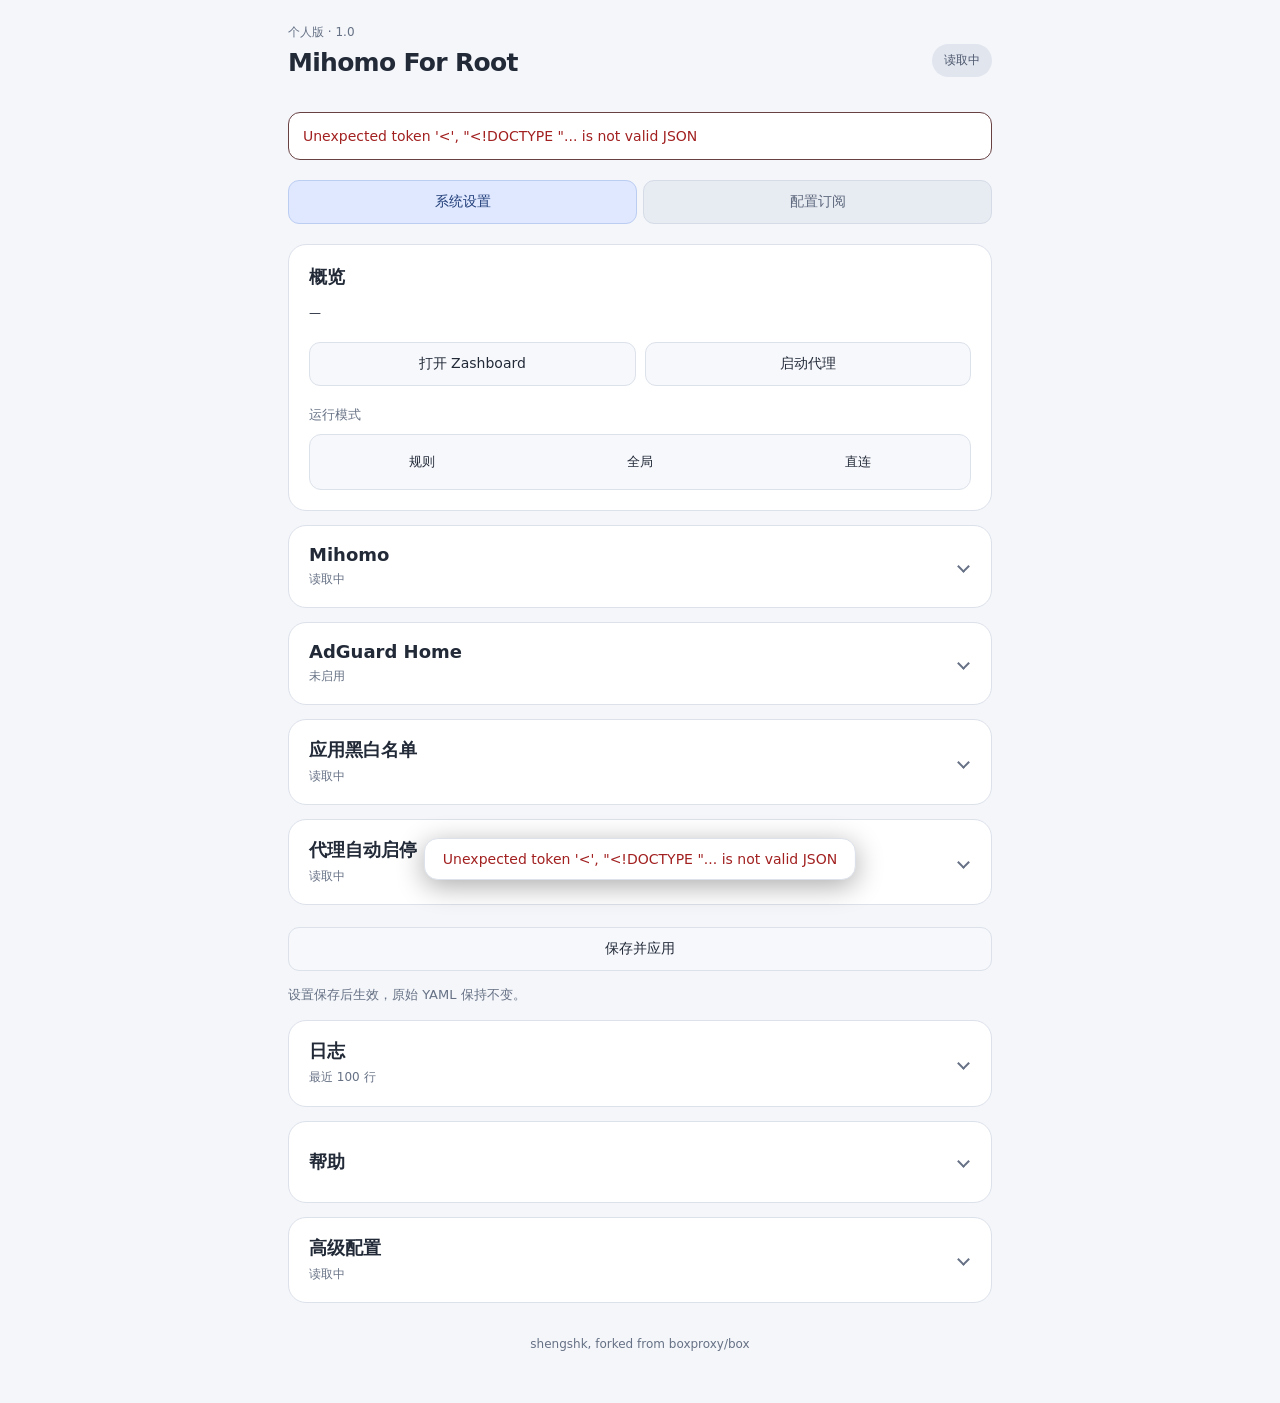
==== webroot/manage.html @ 2c795237 "Prepare reviewed GitHub snapshot and private release distribution" ====
<!doctype html>
<html lang="zh-CN">
<head>
  <meta charset="utf-8">
  <meta name="viewport" content="width=device-width, initial-scale=1, viewport-fit=cover">
  <meta name="referrer" content="no-referrer">
  <meta name="color-scheme" content="light dark">
  <meta name="theme-color" content="#f4f6fa" media="(prefers-color-scheme: light)">
  <meta name="theme-color" content="#111318" media="(prefers-color-scheme: dark)">
  <link rel="manifest" href="manifest.webmanifest">
  <script src="theme.js"></script>
  <link rel="icon" href="icon.svg" type="image/svg+xml">
  <link rel="apple-touch-icon" href="icon-192.png">
  <title>Mihomo For Root · 管理</title>
  <link rel="stylesheet" href="manage.css">
</head>
<body>
  <main>
    <header><div><p class="eyebrow">个人版 · 1.0</p><h1>Mihomo For Root</h1></div><span id="state" class="badge">读取中</span></header>
    <p id="message" class="message" role="status" aria-live="polite">正在读取模块状态…</p>
    <nav aria-label="管理页面"><button type="button" data-tab="system" class="selected">系统设置</button><button type="button" data-tab="profiles">配置订阅</button></nav>
    <section id="system" class="tab">
      <form id="settings-form">
        <article><h2>概览</h2><p id="active-name" class="summary-line">—</p><div class="actions"><button type="button" id="open-dashboard">打开 Zashboard</button><button type="button" id="service-toggle">启动代理</button></div><p class="caption">运行模式</p><div id="routing-mode" class="choices" role="group" aria-label="运行模式"><button type="button" data-value="rule">规则</button><button type="button" data-value="global">全局</button><button type="button" data-value="direct">直连</button></div></article>
        <details name="settings" id="network-settings" class="fold"><summary><span class="fold-heading">Mihomo<small id="network-summary">读取中</small></span><span class="fold-arrow" aria-hidden="true"></span></summary><div class="fold-content"><h3>Mihomo 覆写设置</h3><p class="caption" id="tun-label">TUN 模式</p><div id="tun-mode" class="choices" role="group" aria-labelledby="tun-label"><button type="button" data-value="follow">跟随 YAML</button><button type="button" data-value="on">开启</button><button type="button" data-value="off">关闭</button></div><p class="caption" id="dns-mode-label">DNS 模式</p><div id="dns-mode" class="choices" role="group" aria-labelledby="dns-mode-label"><button type="button" data-value="follow">跟随 YAML</button><button type="button" data-value="fake-ip">Fake-IP</button><button type="button" data-value="redir-host">Redir-Host</button></div><p class="muted">Fake-IP 网段沿用 YAML，缺失时自动补齐。</p><p class="caption" id="ipv6-label">IPv6</p><div id="ipv6-mode" class="choices" role="group" aria-labelledby="ipv6-label"><button type="button" data-value="follow">跟随 YAML</button><button type="button" data-value="on">开启</button><button type="button" data-value="off">关闭</button></div><p class="caption" id="dns-hijack-label">Mihomo DNS 劫持</p><div id="dns-hijack-mode" class="choices" role="group" aria-labelledby="dns-hijack-label"><button type="button" data-value="follow">跟随 YAML</button><button type="button" data-value="on">开启</button><button type="button" data-value="off">关闭</button></div><p id="dns-hijack-help" class="muted">跟随 YAML 的 TUN DNS 劫持列表，缺失时使用模块默认值；开启接管 TCP／UDP 53，关闭撤销模块及 TUN 的 DNS 劫持。</p><label class="toggle"><span>向 Mihomo 追加系统 DNS<small>保留配置 DNS，切网时更新追加项。</small></span><input id="append-dns" type="checkbox" role="switch"></label><h3>Mihomo DNS</h3><label>nameserver<textarea wrap="off" id="dns-nameserver" rows="2" required spellcheck="false" autocomplete="off"></textarea></label><label>fallback<textarea wrap="off" id="dns-fallback" rows="2" spellcheck="false" autocomplete="off" placeholder="留空不启用"></textarea></label><label>default-nameserver<textarea wrap="off" id="dns-default-nameserver" rows="2" required spellcheck="false" autocomplete="off"></textarea></label><p class="muted">每行一个地址，修改随当前配置保存。</p><button type="button" id="dns-restore" class="wide">恢复配置值</button><h3>系统 DNS</h3><div id="dns-detected" class="dns-list">—</div><h3>Mihomo 内核</h3><p id="core-version" class="muted wrap">—</p><p id="latest-version" class="muted">安装包内置已验证版本；更新前会检查当前配置。</p><div class="actions"><button type="button" id="core-check">检查更新</button><button type="button" id="core-update">更新稳定版</button><button type="button" id="core-rollback">恢复上一版本</button></div></div></details>
        <details name="settings" id="adg-settings" class="fold"><summary><span class="fold-heading">AdGuard Home<small id="adg-state">未启用</small></span><span class="fold-arrow" aria-hidden="true"></span></summary><div class="fold-content"><label class="toggle"><span>启用 AdGuard Home<small>上游 DNS 自动切换并且自动清理缓存，不建议手动修改。</small></span><input id="adg-enabled" type="checkbox" role="switch"></label><fieldset id="adg-shortcuts"><label class="toggle"><span>阻止 IPv6 解析</span><input id="adg-ipv6-filter" type="checkbox" role="switch"></label><label id="adg-ipv6-field">放行域名<textarea wrap="off" id="adg-ipv6-allow" rows="2" placeholder="每行一个域名，包含其子域名" spellcheck="false" autocomplete="off"></textarea></label><label class="toggle"><span>广告拦截<small>广告拦截可能造成应用使用异常，请谨慎开启。</small></span><input id="adg-adblock" type="checkbox" role="switch"></label><label id="adg-filter-field">广告黑名单链接<textarea wrap="off" id="adg-filter-urls" rows="3" placeholder="每行一个 HTTP(S) 链接，最多 3 个" spellcheck="false" autocomplete="off"></textarea></label></fieldset><div class="actions"><button type="button" id="open-adg">管理 AdGuard Home</button><button type="button" id="adg-restore">恢复默认配置</button></div><p id="adg-restore-status" class="muted" role="status" hidden>已恢复默认配置，保存后生效。保存时重启 AGH，启用状态保留。</p></div></details>
        <details name="settings" id="apps-settings" class="fold"><summary><span class="fold-heading">应用黑白名单<small id="apps-summary">读取中</small></span><span class="fold-arrow" aria-hidden="true"></span></summary><div class="fold-content"><div id="app-mode" class="choices" role="group" aria-label="应用范围"><button type="button" data-value="all">全部代理</button><button type="button" data-value="include">白名单模式</button><button type="button" data-value="exclude">黑名单模式</button></div><p class="muted">进入 Mihomo 后，仍按运行模式处理流量。</p><p id="fakeip-notice" class="notice" hidden>使用 Fake-IP 时，绕过模块的应用可能会出现连接异常。本程序已尽量设置 geosite:cn 返回真实 IP。如果仍然异常，请尝试将异常应用加入代理，并检查 AGH 去广告规则。</p>
          <div id="app-picker" hidden>
            <label>搜索应用<input id="app-search" type="search" placeholder="应用名称或包名"></label>
            <div id="app-install-filter" class="choices" role="group" aria-label="安装状态"><button type="button" data-value="installed">已安装</button><button type="button" data-value="pending">未安装</button><button type="button" data-value="all">全部</button></div>
            <div id="app-kind-filter" class="choices spaced" role="group" aria-label="应用类型"><button type="button" data-value="all">全部类型</button><button type="button" data-value="user">用户应用</button><button type="button" data-value="system">系统应用</button></div>
            <label class="toggle compact"><span>只看已选</span><input id="app-selected-only" type="checkbox"></label>
            <div class="package-add"><input id="manual-package" placeholder="手动输入包名，如 com.example.app" spellcheck="false" autocomplete="off"><button id="add-package" type="button">添加</button></div>
            <button id="import-apps" type="button" class="wide">添加中国大陆应用清单</button><p id="import-summary" class="muted"></p>
            <p id="app-count" class="muted"></p><div id="app-list"></div><button id="app-more" type="button" class="wide" hidden>显示更多</button>
            <p class="muted">未安装包名会保留，安装后自动更新黑白名单；卸载后也不删除。共享 UID 的应用会一起生效。</p>
          </div>
        </div></details>
        <details name="settings" id="wifi-settings" class="fold"><summary><span class="fold-heading">代理自动启停<small id="wifi-summary">读取中</small></span><span class="fold-arrow" aria-hidden="true"></span></summary><div class="fold-content"><label class="toggle"><span>连接指定 Wi-Fi 时暂停<small>离开后自动恢复；手动停止后保持停止。</small></span><input id="wifi-pause" type="checkbox" role="switch"></label><p id="current-wifi" class="muted">正在读取当前 Wi-Fi…</p><label>Wi-Fi 名称（SSID，每行一个）<textarea id="wifi-ssids" rows="4" placeholder="例如：家庭 Wi-Fi&#10;公司 Wi-Fi" spellcheck="false"></textarea></label><button type="button" id="add-current-wifi">添加当前 Wi-Fi</button><p class="muted">名称精确匹配，保存后生效。网络变化时自动处理。</p></div></details>
        <button type="submit" class="save">保存并应用</button><p class="muted">设置保存后生效，原始 YAML 保持不变。</p>
      </form>
      <details name="settings" id="logs-settings" class="fold"><summary><span class="fold-heading">日志<small>最近 100 行</small></span><span class="fold-arrow" aria-hidden="true"></span></summary><div class="fold-content"><div id="log-type" class="choices" role="group" aria-label="日志类型"><button type="button" data-value="module">模块</button><button type="button" data-value="mihomo">Mihomo</button><button type="button" data-value="agh">AGH</button></div><p id="log-status" class="muted" role="status">展开后自动刷新</p><pre id="log-content" class="log-content" tabindex="0" aria-label="运行日志">暂无日志</pre></div></details>
      <details name="settings" id="help-settings" class="fold"><summary><span class="fold-heading">帮助</span><span class="fold-arrow" aria-hidden="true"></span></summary><div class="fold-content">
        <h3>Mihomo For Root 使用帮助</h3>
        <ul class="help-list">
          <li><strong class="help-title">🌐 透明代理</strong>通过 Root 接管流量，无需开启 Android VPN。</li>
          <li><strong class="help-title">📄 配置订阅</strong>支持导入 YAML、添加订阅、手动或定时刷新。纯节点或部分配置会补齐分组、规则及 DNS；生成的分组需在 Zashboard 选择节点。检查通过后才能切换。</li>
          <li><strong class="help-title">⚙️ Mihomo 覆写</strong>跟随 YAML 时保留已有值；缺失项由兜底 YAML 补齐，内置默认开启 TUN、Fake-IP、IPv6，标题会提示。手动覆写优先；关闭 TUN 后使用 TProxy，原 YAML 不变。</li>
          <li><strong class="help-title">➕ 追加系统 DNS</strong>保留原 DNS，随 Wi-Fi／移动网络变化更新追加地址。</li>
          <li><strong class="help-title">📱 应用黑白名单</strong>全部代理表示所有应用进入 Mihomo；白名单仅接管选中应用，黑名单绕过选中应用。最终连接方式由运行模式和规则决定。未安装包名会保留，安装后自动生效。</li>
          <li><strong class="help-title">🛡️ AdGuard Home</strong>独立提供 DNS 过滤。Mihomo 运行时使用其 DNS，停止时使用系统 DNS。阻止 IPv6 解析仅影响 AAAA 查询；广告黑名单最多启用 3 个链接，域名及链接支持整行 # 注释。</li>
          <li><strong class="help-title">📶 代理自动启停</strong>连接指定 Wi-Fi 时暂停，离开后恢复；手动停止后保持停止。</li>
          <li><strong class="help-title">💾 保存与日志</strong>设置修改后点击“保存并应用”。遇到问题可展开日志查看，折叠后停止刷新。</li>
        </ul>
        <h3>管理地址</h3><p class="muted">点击复制地址</p>
        <div class="help-addresses">
          <button type="button" class="copy-address" data-copy-address="http://127.0.0.1:9091/"><span>ManageUI</span><code>http://127.0.0.1:9091/</code></button>
          <button type="button" class="copy-address" id="copy-dashboard" data-copy-address=""><span>Zashboard</span><code>展开后读取当前地址</code></button>
          <button type="button" class="copy-address" data-copy-address="http://127.0.0.1:9092/"><span>AdGuard Home</span><code>http://127.0.0.1:9092/</code></button>
        </div><p id="copy-address-status" class="muted" role="status" aria-live="polite" hidden></p>
      </div></details>
      <details name="settings" id="advanced-settings" class="fold"><summary><span class="fold-heading">高级配置<small id="defaults-summary">读取中</small></span><span class="fold-arrow" aria-hidden="true"></span></summary><div class="fold-content">
        <p class="notice">⚠️ 修改 YAML 前，请确保你理解各项配置的作用。错误配置可能导致代理无法启动。</p>
        <p class="notice info">🧩 此 YAML 用于补齐订阅中缺失的配置，已有字段仍以订阅为准。修改不会改写订阅原文件。</p>
        <form id="defaults-form"><label>兜底 YAML<textarea id="defaults-yaml" wrap="off" rows="18" spellcheck="false" autocomplete="off" autocapitalize="off" aria-describedby="defaults-status" disabled></textarea></label><p id="defaults-status" class="muted" role="status">展开后读取</p><div class="actions"><button id="defaults-save" type="submit" disabled>保存并应用</button><button id="defaults-restore" type="button" disabled>恢复内置兜底</button></div></form>
      </div></details>
      <button id="install-app" class="wide" type="button" hidden>安装应用</button>
      <footer>shengshk, forked from boxproxy/box</footer>
    </section>
    <section id="profiles" class="tab" hidden>
      <div id="active-profile"></div>
      <article><h2>添加配置</h2><p class="muted">支持完整或纯节点 YAML，缺失的分组、规则及 DNS 会自动补齐。跟随 YAML 时保留已有值；缺失项由兜底 YAML 补齐，内置默认开启 TUN、Fake-IP、IPv6；可在高级配置修改兜底，手动覆写优先。</p><p class="muted">纯节点配置生成的分组需在 Zashboard 选择节点。</p><form id="add-profile"><label>名称<input id="profile-name" required maxlength="80" placeholder="例如：主力订阅"></label><label>订阅链接<input id="profile-url" type="url" placeholder="https://…" autocomplete="off" spellcheck="false"></label><label>或导入本地 YAML<input id="profile-file" type="file" accept=".yaml,.yml,.json,text/yaml,application/yaml"></label><label class="toggle"><span>定时刷新</span><input id="profile-auto" type="checkbox" role="switch" disabled></label><label id="profile-cron-field" hidden>Cron<input id="profile-cron" value="10 2 * * *" maxlength="100" placeholder="10 2 * * *" spellcheck="false" autocomplete="off"><small class="muted">默认每天 02:10，按手机时间执行。</small></label><button type="submit">添加并检查</button></form></article>
      <div id="profile-list"></div>
    </section>
  </main>
  <dialog id="import-dialog"><h2 id="import-title">添加中国大陆应用清单</h2><p id="import-source" class="muted"></p><p id="import-count" class="muted"></p><p class="muted">只追加勾选项，保留现有选择。已安装的系统应用默认不勾选。以前移除的项目可在此取消；最后保存设置才生效。</p><label>搜索待添加项目<input id="import-search" type="search" placeholder="包名或应用名称"></label><div class="actions"><button id="import-all" type="button">选择当前结果</button><button id="import-none" type="button">取消当前结果</button></div><div id="import-list"></div><button id="import-more" type="button" class="wide" hidden>显示更多</button><div class="actions"><button id="import-cancel" type="button">取消</button><button id="import-confirm" type="button">追加到排除清单</button></div></dialog>
  <dialog id="edit-dialog"><h2>编辑配置</h2><form id="edit-profile"><label>名称<input id="edit-name" required maxlength="80"></label><label>订阅链接<input id="edit-url" type="url" placeholder="https://…" autocomplete="off" spellcheck="false"></label><label class="toggle"><span>定时刷新</span><input id="edit-auto" type="checkbox" role="switch"></label><label id="edit-cron-field" hidden>Cron<input id="edit-cron" value="10 2 * * *" maxlength="100" placeholder="10 2 * * *" spellcheck="false" autocomplete="off"><small class="muted">默认每天 02:10，按手机时间执行。</small></label><div class="actions"><button id="edit-cancel" type="button">取消</button><button type="submit">保存</button></div></form></dialog>
  <div id="activity" class="activity" role="status" aria-live="polite" hidden><span class="spinner" aria-hidden="true"></span><span id="activity-text"></span></div>
  <script src="rpc.js"></script><script src="apps.js"></script><script src="manage.js"></script><script src="pwa.js"></script>
</body>
</html>
---- webroot/manage.css ----
:root{color-scheme:dark;font-family:system-ui,-apple-system,sans-serif;color:#e7e9ef;background:#111318;--card:#1c2028;--line:#343a46;--muted:#9fa9bb;--accent:#9ebcff;--field:#151820}
*{box-sizing:border-box}body{margin:0}main{max-width:740px;margin:auto;padding:24px 18px calc(32px + env(safe-area-inset-bottom))}header{display:flex;align-items:center;justify-content:space-between;gap:12px}h1{font-size:25px;line-height:1.3;margin:6px 0 18px;letter-spacing:-.7px}h2{font-size:18px;margin:0 0 14px}.eyebrow{color:var(--muted);font-size:12px;margin:0}.badge{border-radius:24px;padding:8px 12px;background:#303745;font-size:12px;white-space:nowrap}.badge.on{background:#173d31;color:#9becbf}.message{padding:12px 14px;border-radius:12px;background:var(--card);font-size:14px;line-height:1.6;overflow-wrap:anywhere}.message.error{color:#ffb6b6;border:1px solid #684143}nav{display:flex;gap:6px;margin:20px 0}nav button{flex:1;background:none;border:0;color:var(--muted);padding:12px 8px}nav button.selected{background:#2b354c;color:#c8d8ff}article{border:1px solid var(--line);border-radius:18px;background:var(--card);padding:20px;margin:14px 0}button,input,textarea{font:inherit}button{font-size:14px;font-weight:500;min-height:44px;border-radius:11px;padding:10px 14px;border:1px solid var(--line);background:var(--field);color:inherit;cursor:pointer}button:disabled{opacity:.5;cursor:wait}.actions{display:flex;gap:9px;flex-wrap:wrap;margin-top:18px}label{display:block;font-size:14px;margin:16px 0}input:not([type=checkbox]),textarea{display:block;width:100%;margin-top:8px;padding:12px;border:1px solid var(--line);border-radius:10px;background:var(--field);color:inherit;min-height:46px}input[type=checkbox]{accent-color:var(--accent);width:22px;height:22px;flex-shrink:0}.toggle,.app{display:flex;align-items:center;justify-content:space-between;gap:16px;min-height:56px}.toggle small{display:block;color:var(--muted);line-height:1.5;margin-top:6px}.muted,.caption{font-size:13px;color:var(--muted);line-height:1.7}.caption{margin:18px 0 7px}.wrap,.dns-list{overflow-wrap:anywhere}.dns-list{font:13px/1.9 ui-monospace,monospace}.app{border-bottom:1px solid var(--line);font-size:14px;margin:0;padding:12px 0}.app small{display:block;color:var(--muted);font-size:11px;overflow-wrap:anywhere;margin-top:4px}#app-list{max-height:420px;overflow:auto}#app-count{position:sticky;top:0}.save{width:100%}footer{font-size:12px;color:var(--muted);text-align:center;padding:20px}.current{font-size:12px;color:#9becbf;margin-left:8px}.profile-head{display:flex;align-items:center;flex-wrap:wrap;gap:8px}.profile-head h2{margin:0}.danger{color:#ffb6b6}[hidden]{display:none!important}@media(prefers-color-scheme:light){:root{color-scheme:light;color:#222a38;background:#f4f6fa;--card:#fff;--line:#dce1ea;--muted:#667185;--accent:#bed0ff;--field:#f7f8fc}.badge.on{background:#daf1e4;color:#17613b}.current{color:#17613b}.message.error,.danger{color:#a22020}nav button.selected{background:#dfe8ff;color:#233f7a}}

.choices{display:flex;gap:5px;background:var(--field);border:1px solid var(--line);border-radius:12px;padding:5px}.choices button{flex:1;padding:10px 5px;border-color:transparent;background:transparent;font-size:13px}.choices button.selected{background:var(--accent);color:#142447;font-weight:600}.choices button:focus-visible{outline:2px solid var(--accent);outline-offset:2px}textarea{resize:vertical;line-height:1.6}.dns-list{white-space:pre-line}
button{-webkit-appearance:none;appearance:none;-webkit-tap-highlight-color:transparent;touch-action:manipulation;overflow:hidden}button:active{filter:brightness(.86)}button:focus-visible{outline:2px solid var(--accent);outline-offset:2px}nav button,nav button.selected,nav button:active{border-radius:11px}.actions{display:grid;grid-auto-flow:column;grid-auto-columns:minmax(0,1fr);width:100%}.actions button{width:100%;min-width:0;height:100%;padding:10px 6px}.package-add{display:flex;align-items:center;gap:8px;margin:12px 0}.package-add input{min-width:0;margin:0!important}.package-add button{flex-shrink:0}.wide{width:100%;margin:8px 0}.spaced{margin-top:10px}.compact{margin:8px 0}.notice{border-left:3px solid #d9b568;padding:10px 12px;background:var(--field);font-size:13px;line-height:1.7;border-radius:8px}.app .kind{font-size:11px;color:var(--muted);margin-left:6px}.app-name{min-width:0;overflow-wrap:anywhere}dialog{width:calc(100% - 28px);max-width:680px;max-height:90dvh;border:1px solid var(--line);border-radius:18px;background:var(--card);color:inherit;padding:20px}dialog::backdrop{background:#0009}#import-list{max-height:38dvh;overflow:auto}#import-summary{overflow-wrap:anywhere}.app-actions{display:flex;align-items:center;gap:8px}.remove-app{min-height:36px;padding:6px 9px;font-size:12px}.app-uid{font-size:11px;color:var(--muted)}
.actions button{font-size:14px;text-wrap:balance}@media(prefers-color-scheme:light){.badge:not(.on){background:#e1e5ee;color:#4b566c}}
nav button{background:#191d25;border:1px solid #292f3a;color:#aeb8c9}nav button.selected{border-color:#465779}nav button:not(.selected):hover{background:#222936}@media(prefers-color-scheme:light){nav button{background:#e7ebf2;border-color:#d5dce7;color:#5d687d}nav button.selected{border-color:#bccdf2}}
@media(display-mode:standalone){main{padding-top:calc(20px + env(safe-area-inset-top))}}

.fold{border:1px solid var(--line);border-radius:18px;background:var(--card);margin:14px 0;overflow:hidden}.fold>summary{display:flex;align-items:center;justify-content:space-between;gap:16px;min-height:80px;padding:18px 20px;cursor:pointer;list-style:none;-webkit-tap-highlight-color:transparent}.fold>summary::-webkit-details-marker{display:none}.fold>summary::marker{content:""}.fold-heading{font-size:18px;font-weight:600;min-width:0}.fold-heading small{display:block;color:var(--muted);font-size:12px;font-weight:400;line-height:1.6;margin-top:5px;overflow-wrap:anywhere}.fold-arrow{width:9px;height:9px;border-right:2px solid var(--muted);border-bottom:2px solid var(--muted);transform:rotate(45deg);flex-shrink:0;margin-right:3px}.fold[open]>summary .fold-arrow{transform:rotate(225deg)}.fold[open]>summary{border-bottom:1px solid var(--line)}.fold>summary:focus-visible{outline:2px solid var(--accent);outline-offset:-3px;border-radius:17px}.fold-content{padding:4px 20px 20px}.fold-content>.choices:first-child{margin-top:16px}.fold-content .notice{margin-bottom:8px}#settings-form>.save{margin-top:8px}

.activity{position:fixed;z-index:10;bottom:calc(20px + env(safe-area-inset-bottom));left:50%;transform:translateX(-50%);display:flex;align-items:center;gap:10px;max-width:calc(100% - 36px);padding:12px 18px;border:1px solid var(--line);border-radius:14px;background:var(--card);box-shadow:0 6px 28px #0005;font-size:14px;pointer-events:none;transition:opacity .2s,transform .2s}.spinner{width:18px;height:18px;flex-shrink:0;border:2px solid var(--line);border-top-color:var(--accent);border-radius:50%;animation:spin .8s linear infinite}.activity.finished .spinner{display:none}.activity.fading{opacity:0;transform:translate(-50%,6px)}.activity.error{color:#ffb6b6}@keyframes spin{to{transform:rotate(360deg)}}@media(prefers-reduced-motion:reduce){.activity{transition:none}.spinner{animation-duration:1.6s}}
@media(prefers-color-scheme:light){.activity.error{color:#a22020}}

h3{font-size:15px;font-weight:600;margin:22px 0 10px}

.log-content{max-height:360px;overflow:auto;white-space:pre-wrap;overflow-wrap:anywhere;font:12px/1.7 ui-monospace,monospace;background:var(--field);border:1px solid var(--line);border-radius:10px;padding:12px;margin:0}

.summary-line{font-size:12px;line-height:1.8;white-space:nowrap;overflow-x:auto;margin:10px 0}

#adg-shortcuts{border:0;padding:0;margin:0;min-width:0}#adg-shortcuts:disabled{opacity:.5}

.help-list{list-style:none;padding:0;margin:16px 0;font-size:13px;line-height:1.8}.help-list li{margin:12px 0}.help-title{display:block;margin-bottom:3px}.help-addresses{display:grid;gap:8px}.copy-address{display:flex;flex-direction:column;align-items:flex-start;gap:5px;text-align:left;width:100%}.copy-address code{font-size:12px;font-weight:400;white-space:normal;overflow-wrap:anywhere;color:var(--muted)}

textarea[wrap=off]{white-space:pre;overflow-wrap:normal;word-break:normal;overflow-x:auto}

#defaults-yaml{font:12px/1.7 ui-monospace,SFMono-Regular,Consolas,monospace;tab-size:2;min-height:320px;max-height:70dvh}

.notice.info{border-left-color:var(--accent)}
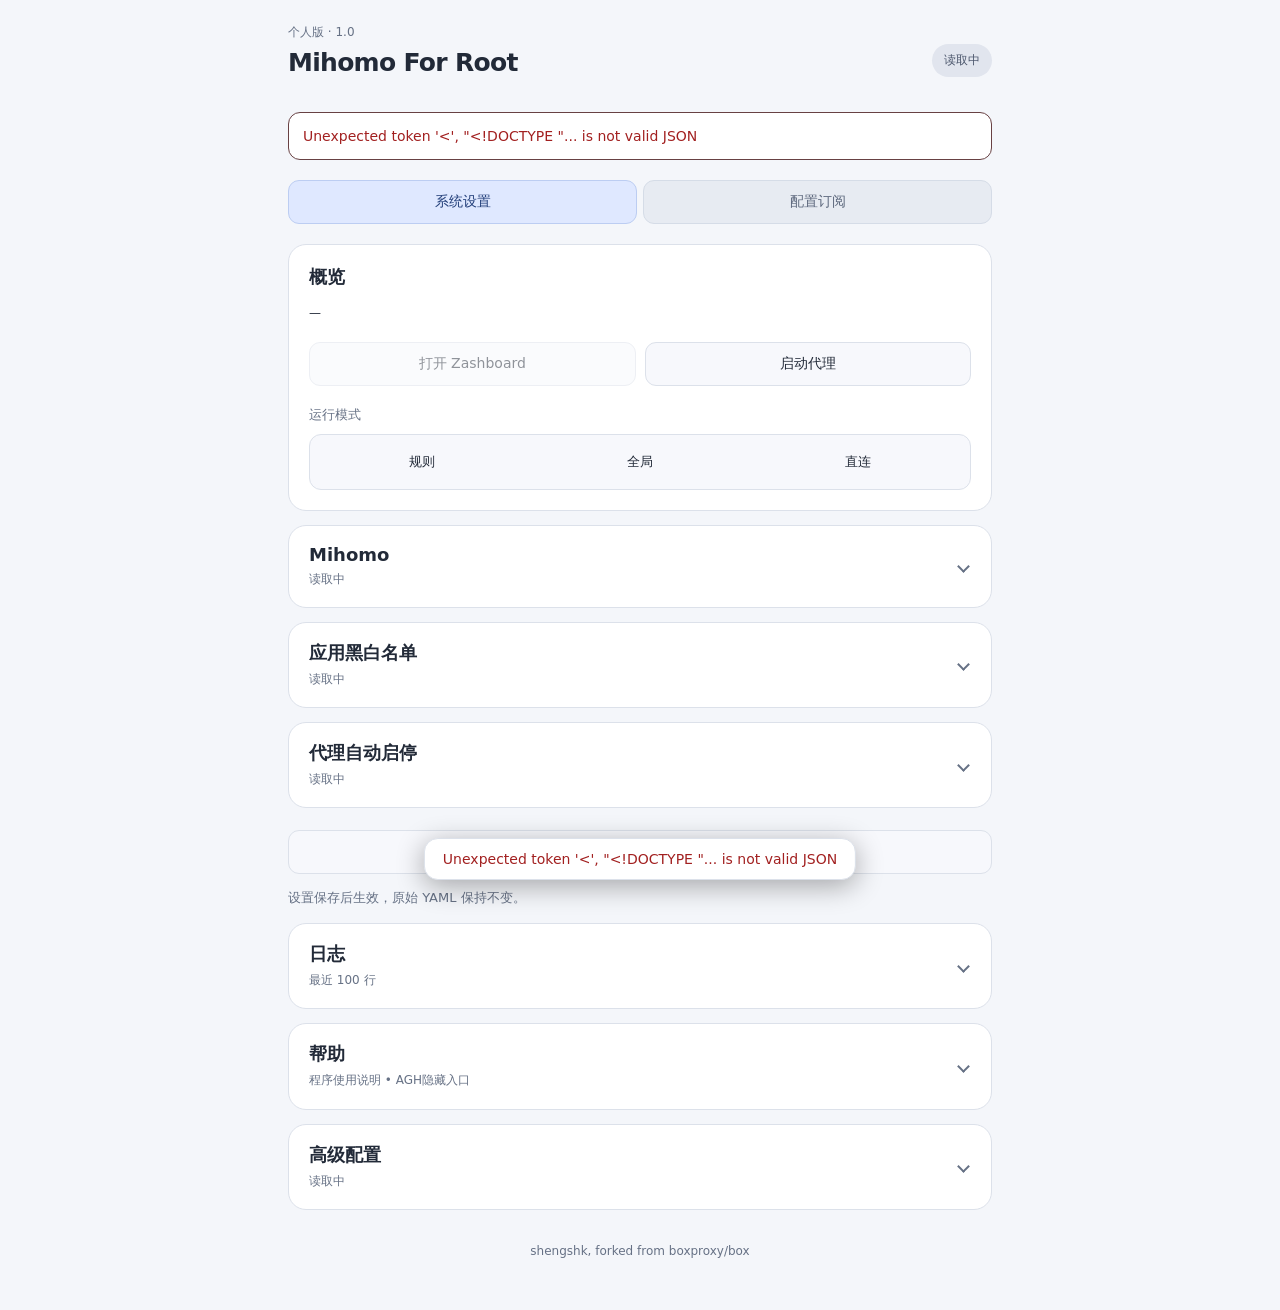
==== commit 7a00d871: "Improve manager controls and correct DNS capture summaries" ====
--- a/webroot/manage.html
+++ b/webroot/manage.html
@@ -21,9 +21,9 @@
     <nav aria-label="管理页面"><button type="button" data-tab="system" class="selected">系统设置</button><button type="button" data-tab="profiles">配置订阅</button></nav>
     <section id="system" class="tab">
       <form id="settings-form">
-        <article><h2>概览</h2><p id="active-name" class="summary-line">—</p><div class="actions"><button type="button" id="open-dashboard">打开 Zashboard</button><button type="button" id="service-toggle">启动代理</button></div><p class="caption">运行模式</p><div id="routing-mode" class="choices" role="group" aria-label="运行模式"><button type="button" data-value="rule">规则</button><button type="button" data-value="global">全局</button><button type="button" data-value="direct">直连</button></div></article>
+        <article><h2>概览</h2><p id="active-name" class="summary-line">—</p><div class="actions"><button type="button" id="open-dashboard" disabled>打开 Zashboard</button><button type="button" id="service-toggle">启动代理</button></div><p class="caption">运行模式</p><div id="routing-mode" class="choices" role="group" aria-label="运行模式"><button type="button" data-value="rule">规则</button><button type="button" data-value="global">全局</button><button type="button" data-value="direct">直连</button></div></article>
         <details name="settings" id="network-settings" class="fold"><summary><span class="fold-heading">Mihomo<small id="network-summary">读取中</small></span><span class="fold-arrow" aria-hidden="true"></span></summary><div class="fold-content"><h3>Mihomo 覆写设置</h3><p class="caption" id="tun-label">TUN 模式</p><div id="tun-mode" class="choices" role="group" aria-labelledby="tun-label"><button type="button" data-value="follow">跟随 YAML</button><button type="button" data-value="on">开启</button><button type="button" data-value="off">关闭</button></div><p class="caption" id="dns-mode-label">DNS 模式</p><div id="dns-mode" class="choices" role="group" aria-labelledby="dns-mode-label"><button type="button" data-value="follow">跟随 YAML</button><button type="button" data-value="fake-ip">Fake-IP</button><button type="button" data-value="redir-host">Redir-Host</button></div><p class="muted">Fake-IP 网段沿用 YAML，缺失时自动补齐。</p><p class="caption" id="ipv6-label">IPv6</p><div id="ipv6-mode" class="choices" role="group" aria-labelledby="ipv6-label"><button type="button" data-value="follow">跟随 YAML</button><button type="button" data-value="on">开启</button><button type="button" data-value="off">关闭</button></div><p class="caption" id="dns-hijack-label">Mihomo DNS 劫持</p><div id="dns-hijack-mode" class="choices" role="group" aria-labelledby="dns-hijack-label"><button type="button" data-value="follow">跟随 YAML</button><button type="button" data-value="on">开启</button><button type="button" data-value="off">关闭</button></div><p id="dns-hijack-help" class="muted">跟随 YAML 的 TUN DNS 劫持列表，缺失时使用模块默认值；开启接管 TCP／UDP 53，关闭撤销模块及 TUN 的 DNS 劫持。</p><label class="toggle"><span>向 Mihomo 追加系统 DNS<small>保留配置 DNS，切网时更新追加项。</small></span><input id="append-dns" type="checkbox" role="switch"></label><h3>Mihomo DNS</h3><label>nameserver<textarea wrap="off" id="dns-nameserver" rows="2" required spellcheck="false" autocomplete="off"></textarea></label><label>fallback<textarea wrap="off" id="dns-fallback" rows="2" spellcheck="false" autocomplete="off" placeholder="留空不启用"></textarea></label><label>default-nameserver<textarea wrap="off" id="dns-default-nameserver" rows="2" required spellcheck="false" autocomplete="off"></textarea></label><p class="muted">每行一个地址，修改随当前配置保存。</p><button type="button" id="dns-restore" class="wide">恢复配置值</button><h3>系统 DNS</h3><div id="dns-detected" class="dns-list">—</div><h3>Mihomo 内核</h3><p id="core-version" class="muted wrap">—</p><p id="latest-version" class="muted">安装包内置已验证版本；更新前会检查当前配置。</p><div class="actions"><button type="button" id="core-check">检查更新</button><button type="button" id="core-update">更新稳定版</button><button type="button" id="core-rollback">恢复上一版本</button></div></div></details>
-        <details name="settings" id="adg-settings" class="fold"><summary><span class="fold-heading">AdGuard Home<small id="adg-state">未启用</small></span><span class="fold-arrow" aria-hidden="true"></span></summary><div class="fold-content"><label class="toggle"><span>启用 AdGuard Home<small>上游 DNS 自动切换并且自动清理缓存，不建议手动修改。</small></span><input id="adg-enabled" type="checkbox" role="switch"></label><fieldset id="adg-shortcuts"><label class="toggle"><span>阻止 IPv6 解析</span><input id="adg-ipv6-filter" type="checkbox" role="switch"></label><label id="adg-ipv6-field">放行域名<textarea wrap="off" id="adg-ipv6-allow" rows="2" placeholder="每行一个域名，包含其子域名" spellcheck="false" autocomplete="off"></textarea></label><label class="toggle"><span>广告拦截<small>广告拦截可能造成应用使用异常，请谨慎开启。</small></span><input id="adg-adblock" type="checkbox" role="switch"></label><label id="adg-filter-field">广告黑名单链接<textarea wrap="off" id="adg-filter-urls" rows="3" placeholder="每行一个 HTTP(S) 链接，最多 3 个" spellcheck="false" autocomplete="off"></textarea></label></fieldset><div class="actions"><button type="button" id="open-adg">管理 AdGuard Home</button><button type="button" id="adg-restore">恢复默认配置</button></div><p id="adg-restore-status" class="muted" role="status" hidden>已恢复默认配置，保存后生效。保存时重启 AGH，启用状态保留。</p></div></details>
+        <details name="settings" id="adg-settings" class="fold" hidden><summary><span class="fold-heading">AdGuard Home<small id="adg-state">未启用</small></span><span class="fold-arrow" aria-hidden="true"></span></summary><div class="fold-content"><label class="toggle"><span>启用 AdGuard Home<small>上游 DNS 自动切换并且自动清理缓存，不建议手动修改。</small></span><input id="adg-enabled" type="checkbox" role="switch"></label><fieldset id="adg-shortcuts"><label class="toggle"><span>阻止 IPv6 解析</span><input id="adg-ipv6-filter" type="checkbox" role="switch"></label><label id="adg-ipv6-field">放行域名<textarea wrap="off" id="adg-ipv6-allow" rows="2" placeholder="每行一个域名，包含其子域名" spellcheck="false" autocomplete="off"></textarea></label><label class="toggle"><span>广告拦截<small>广告拦截可能造成应用使用异常，请谨慎开启。</small></span><input id="adg-adblock" type="checkbox" role="switch"></label><label id="adg-filter-field">广告黑名单链接<textarea wrap="off" id="adg-filter-urls" rows="3" placeholder="每行一个 HTTP(S) 链接，最多 3 个" spellcheck="false" autocomplete="off"></textarea></label></fieldset><div class="actions"><button type="button" id="open-adg">管理 AdGuard Home</button><button type="button" id="adg-restore">恢复默认配置</button></div><p id="adg-restore-status" class="muted" role="status" hidden>已恢复默认配置，保存后生效。保存时重启 AGH，启用状态保留。</p></div></details>
         <details name="settings" id="apps-settings" class="fold"><summary><span class="fold-heading">应用黑白名单<small id="apps-summary">读取中</small></span><span class="fold-arrow" aria-hidden="true"></span></summary><div class="fold-content"><div id="app-mode" class="choices" role="group" aria-label="应用范围"><button type="button" data-value="all">全部代理</button><button type="button" data-value="include">白名单模式</button><button type="button" data-value="exclude">黑名单模式</button></div><p class="muted">进入 Mihomo 后，仍按运行模式处理流量。</p><p id="fakeip-notice" class="notice" hidden>使用 Fake-IP 时，绕过模块的应用可能会出现连接异常。本程序已尽量设置 geosite:cn 返回真实 IP。如果仍然异常，请尝试将异常应用加入代理，并检查 AGH 去广告规则。</p>
           <div id="app-picker" hidden>
             <label>搜索应用<input id="app-search" type="search" placeholder="应用名称或包名"></label>
@@ -40,7 +40,7 @@
         <button type="submit" class="save">保存并应用</button><p class="muted">设置保存后生效，原始 YAML 保持不变。</p>
       </form>
       <details name="settings" id="logs-settings" class="fold"><summary><span class="fold-heading">日志<small>最近 100 行</small></span><span class="fold-arrow" aria-hidden="true"></span></summary><div class="fold-content"><div id="log-type" class="choices" role="group" aria-label="日志类型"><button type="button" data-value="module">模块</button><button type="button" data-value="mihomo">Mihomo</button><button type="button" data-value="agh">AGH</button></div><p id="log-status" class="muted" role="status">展开后自动刷新</p><pre id="log-content" class="log-content" tabindex="0" aria-label="运行日志">暂无日志</pre></div></details>
-      <details name="settings" id="help-settings" class="fold"><summary><span class="fold-heading">帮助</span><span class="fold-arrow" aria-hidden="true"></span></summary><div class="fold-content">
+      <details name="settings" id="help-settings" class="fold"><summary><span class="fold-heading">帮助<small id="help-summary">程序使用说明</small></span><span class="fold-arrow" aria-hidden="true"></span></summary><div class="fold-content">
         <h3>Mihomo For Root 使用帮助</h3>
         <ul class="help-list">
           <li><strong class="help-title">🌐 透明代理</strong>通过 Root 接管流量，无需开启 Android VPN。</li>
@@ -56,8 +56,9 @@
         <div class="help-addresses">
           <button type="button" class="copy-address" data-copy-address="http://127.0.0.1:9091/"><span>ManageUI</span><code>http://127.0.0.1:9091/</code></button>
           <button type="button" class="copy-address" id="copy-dashboard" data-copy-address=""><span>Zashboard</span><code>展开后读取当前地址</code></button>
-          <button type="button" class="copy-address" data-copy-address="http://127.0.0.1:9092/"><span>AdGuard Home</span><code>http://127.0.0.1:9092/</code></button>
-        </div><p id="copy-address-status" class="muted" role="status" aria-live="polite" hidden></p>
+          <button type="button" class="copy-address" id="copy-adg" data-copy-address="http://127.0.0.1:9092/" hidden><span>AdGuard Home</span><code>http://127.0.0.1:9092/</code></button>
+        </div>
+        <button type="button" id="help-enable-adg" class="wide" hidden>启用 AdGuard Home</button>
       </div></details>
       <details name="settings" id="advanced-settings" class="fold"><summary><span class="fold-heading">高级配置<small id="defaults-summary">读取中</small></span><span class="fold-arrow" aria-hidden="true"></span></summary><div class="fold-content">
         <p class="notice">⚠️ 修改 YAML 前，请确保你理解各项配置的作用。错误配置可能导致代理无法启动。</p>
@@ -74,6 +75,7 @@
     </section>
   </main>
   <dialog id="import-dialog"><h2 id="import-title">添加中国大陆应用清单</h2><p id="import-source" class="muted"></p><p id="import-count" class="muted"></p><p class="muted">只追加勾选项，保留现有选择。已安装的系统应用默认不勾选。以前移除的项目可在此取消；最后保存设置才生效。</p><label>搜索待添加项目<input id="import-search" type="search" placeholder="包名或应用名称"></label><div class="actions"><button id="import-all" type="button">选择当前结果</button><button id="import-none" type="button">取消当前结果</button></div><div id="import-list"></div><button id="import-more" type="button" class="wide" hidden>显示更多</button><div class="actions"><button id="import-cancel" type="button">取消</button><button id="import-confirm" type="button">追加到排除清单</button></div></dialog>
+  <dialog id="adg-enable-dialog" aria-labelledby="adg-enable-title"><h2 id="adg-enable-title">启用 AdGuard Home？</h2><div class="actions"><button type="button" id="adg-enable-cancel" autofocus>取消</button><button type="button" id="adg-enable-confirm">启用</button></div></dialog>
   <dialog id="edit-dialog"><h2>编辑配置</h2><form id="edit-profile"><label>名称<input id="edit-name" required maxlength="80"></label><label>订阅链接<input id="edit-url" type="url" placeholder="https://…" autocomplete="off" spellcheck="false"></label><label class="toggle"><span>定时刷新</span><input id="edit-auto" type="checkbox" role="switch"></label><label id="edit-cron-field" hidden>Cron<input id="edit-cron" value="10 2 * * *" maxlength="100" placeholder="10 2 * * *" spellcheck="false" autocomplete="off"><small class="muted">默认每天 02:10，按手机时间执行。</small></label><div class="actions"><button id="edit-cancel" type="button">取消</button><button type="submit">保存</button></div></form></dialog>
   <div id="activity" class="activity" role="status" aria-live="polite" hidden><span class="spinner" aria-hidden="true"></span><span id="activity-text"></span></div>
   <script src="rpc.js"></script><script src="apps.js"></script><script src="manage.js"></script><script src="pwa.js"></script>
--- a/webroot/manage.css
+++ b/webroot/manage.css
@@ -27,3 +27,5 @@
 #defaults-yaml{font:12px/1.7 ui-monospace,SFMono-Regular,Consolas,monospace;tab-size:2;min-height:320px;max-height:70dvh}
 
 .notice.info{border-left-color:var(--accent)}
+
+#open-dashboard:disabled{cursor:not-allowed}
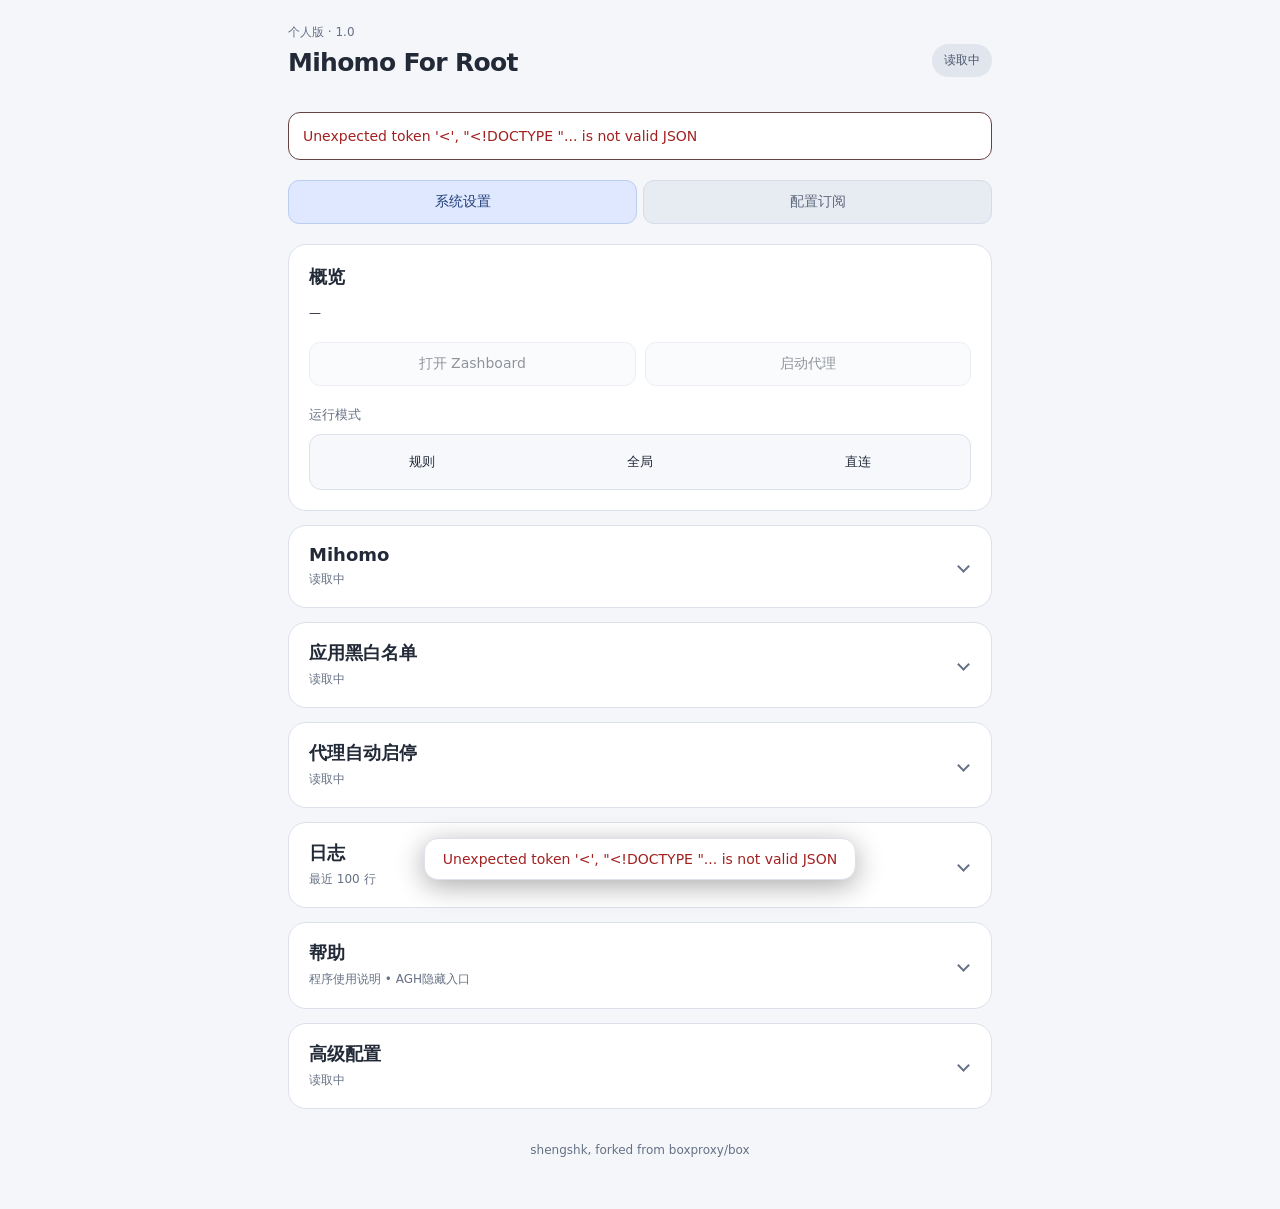
==== commit 0186e4ee: "Save settings per card and clarify proxy action transitions" ====
--- a/webroot/manage.html
+++ b/webroot/manage.html
@@ -20,11 +20,11 @@
     <p id="message" class="message" role="status" aria-live="polite">正在读取模块状态…</p>
     <nav aria-label="管理页面"><button type="button" data-tab="system" class="selected">系统设置</button><button type="button" data-tab="profiles">配置订阅</button></nav>
     <section id="system" class="tab">
-      <form id="settings-form">
-        <article><h2>概览</h2><p id="active-name" class="summary-line">—</p><div class="actions"><button type="button" id="open-dashboard" disabled>打开 Zashboard</button><button type="button" id="service-toggle">启动代理</button></div><p class="caption">运行模式</p><div id="routing-mode" class="choices" role="group" aria-label="运行模式"><button type="button" data-value="rule">规则</button><button type="button" data-value="global">全局</button><button type="button" data-value="direct">直连</button></div></article>
-        <details name="settings" id="network-settings" class="fold"><summary><span class="fold-heading">Mihomo<small id="network-summary">读取中</small></span><span class="fold-arrow" aria-hidden="true"></span></summary><div class="fold-content"><h3>Mihomo 覆写设置</h3><p class="caption" id="tun-label">TUN 模式</p><div id="tun-mode" class="choices" role="group" aria-labelledby="tun-label"><button type="button" data-value="follow">跟随 YAML</button><button type="button" data-value="on">开启</button><button type="button" data-value="off">关闭</button></div><p class="caption" id="dns-mode-label">DNS 模式</p><div id="dns-mode" class="choices" role="group" aria-labelledby="dns-mode-label"><button type="button" data-value="follow">跟随 YAML</button><button type="button" data-value="fake-ip">Fake-IP</button><button type="button" data-value="redir-host">Redir-Host</button></div><p class="muted">Fake-IP 网段沿用 YAML，缺失时自动补齐。</p><p class="caption" id="ipv6-label">IPv6</p><div id="ipv6-mode" class="choices" role="group" aria-labelledby="ipv6-label"><button type="button" data-value="follow">跟随 YAML</button><button type="button" data-value="on">开启</button><button type="button" data-value="off">关闭</button></div><p class="caption" id="dns-hijack-label">Mihomo DNS 劫持</p><div id="dns-hijack-mode" class="choices" role="group" aria-labelledby="dns-hijack-label"><button type="button" data-value="follow">跟随 YAML</button><button type="button" data-value="on">开启</button><button type="button" data-value="off">关闭</button></div><p id="dns-hijack-help" class="muted">跟随 YAML 的 TUN DNS 劫持列表，缺失时使用模块默认值；开启接管 TCP／UDP 53，关闭撤销模块及 TUN 的 DNS 劫持。</p><label class="toggle"><span>向 Mihomo 追加系统 DNS<small>保留配置 DNS，切网时更新追加项。</small></span><input id="append-dns" type="checkbox" role="switch"></label><h3>Mihomo DNS</h3><label>nameserver<textarea wrap="off" id="dns-nameserver" rows="2" required spellcheck="false" autocomplete="off"></textarea></label><label>fallback<textarea wrap="off" id="dns-fallback" rows="2" spellcheck="false" autocomplete="off" placeholder="留空不启用"></textarea></label><label>default-nameserver<textarea wrap="off" id="dns-default-nameserver" rows="2" required spellcheck="false" autocomplete="off"></textarea></label><p class="muted">每行一个地址，修改随当前配置保存。</p><button type="button" id="dns-restore" class="wide">恢复配置值</button><h3>系统 DNS</h3><div id="dns-detected" class="dns-list">—</div><h3>Mihomo 内核</h3><p id="core-version" class="muted wrap">—</p><p id="latest-version" class="muted">安装包内置已验证版本；更新前会检查当前配置。</p><div class="actions"><button type="button" id="core-check">检查更新</button><button type="button" id="core-update">更新稳定版</button><button type="button" id="core-rollback">恢复上一版本</button></div></div></details>
-        <details name="settings" id="adg-settings" class="fold" hidden><summary><span class="fold-heading">AdGuard Home<small id="adg-state">未启用</small></span><span class="fold-arrow" aria-hidden="true"></span></summary><div class="fold-content"><label class="toggle"><span>启用 AdGuard Home<small>上游 DNS 自动切换并且自动清理缓存，不建议手动修改。</small></span><input id="adg-enabled" type="checkbox" role="switch"></label><fieldset id="adg-shortcuts"><label class="toggle"><span>阻止 IPv6 解析</span><input id="adg-ipv6-filter" type="checkbox" role="switch"></label><label id="adg-ipv6-field">放行域名<textarea wrap="off" id="adg-ipv6-allow" rows="2" placeholder="每行一个域名，包含其子域名" spellcheck="false" autocomplete="off"></textarea></label><label class="toggle"><span>广告拦截<small>广告拦截可能造成应用使用异常，请谨慎开启。</small></span><input id="adg-adblock" type="checkbox" role="switch"></label><label id="adg-filter-field">广告黑名单链接<textarea wrap="off" id="adg-filter-urls" rows="3" placeholder="每行一个 HTTP(S) 链接，最多 3 个" spellcheck="false" autocomplete="off"></textarea></label></fieldset><div class="actions"><button type="button" id="open-adg">管理 AdGuard Home</button><button type="button" id="adg-restore">恢复默认配置</button></div><p id="adg-restore-status" class="muted" role="status" hidden>已恢复默认配置，保存后生效。保存时重启 AGH，启用状态保留。</p></div></details>
-        <details name="settings" id="apps-settings" class="fold"><summary><span class="fold-heading">应用黑白名单<small id="apps-summary">读取中</small></span><span class="fold-arrow" aria-hidden="true"></span></summary><div class="fold-content"><div id="app-mode" class="choices" role="group" aria-label="应用范围"><button type="button" data-value="all">全部代理</button><button type="button" data-value="include">白名单模式</button><button type="button" data-value="exclude">黑名单模式</button></div><p class="muted">进入 Mihomo 后，仍按运行模式处理流量。</p><p id="fakeip-notice" class="notice" hidden>使用 Fake-IP 时，绕过模块的应用可能会出现连接异常。本程序已尽量设置 geosite:cn 返回真实 IP。如果仍然异常，请尝试将异常应用加入代理，并检查 AGH 去广告规则。</p>
+      <div id="settings-form">
+        <article><h2>概览</h2><p id="active-name" class="summary-line">—</p><div class="actions"><button type="button" id="open-dashboard" disabled>打开 Zashboard</button><button type="button" id="service-toggle">启动代理</button><button type="button" id="open-adg" hidden>打开 AdGuard Home</button></div><p class="caption">运行模式</p><div id="routing-mode" class="choices" role="group" aria-label="运行模式"><button type="button" data-value="rule">规则</button><button type="button" data-value="global">全局</button><button type="button" data-value="direct">直连</button></div></article>
+        <details name="settings" id="network-settings" class="fold"><summary><span class="fold-heading">Mihomo<span id="mihomo-dirty" class="dirty-badge" hidden>未保存</span><small id="network-summary">读取中</small></span><span class="fold-arrow" aria-hidden="true"></span></summary><div class="fold-content"><h3>Mihomo 覆写设置</h3><p class="caption" id="tun-label">TUN 模式</p><div id="tun-mode" class="choices" role="group" aria-labelledby="tun-label"><button type="button" data-value="follow">跟随 YAML</button><button type="button" data-value="on">开启</button><button type="button" data-value="off">关闭</button></div><p class="caption" id="dns-mode-label">DNS 模式</p><div id="dns-mode" class="choices" role="group" aria-labelledby="dns-mode-label"><button type="button" data-value="follow">跟随 YAML</button><button type="button" data-value="fake-ip">Fake-IP</button><button type="button" data-value="redir-host">Redir-Host</button></div><p class="muted">Fake-IP 网段沿用 YAML，缺失时自动补齐。</p><p class="caption" id="ipv6-label">IPv6</p><div id="ipv6-mode" class="choices" role="group" aria-labelledby="ipv6-label"><button type="button" data-value="follow">跟随 YAML</button><button type="button" data-value="on">开启</button><button type="button" data-value="off">关闭</button></div><p class="caption" id="dns-hijack-label">DNS 劫持</p><div id="dns-hijack-mode" class="choices" role="group" aria-labelledby="dns-hijack-label"><button type="button" data-value="follow">跟随 YAML</button><button type="button" data-value="on">开启</button><button type="button" data-value="off">关闭</button></div><p id="dns-hijack-help" class="muted">跟随 YAML 的 TUN DNS 劫持列表，缺失时使用模块默认值；开启接管 TCP／UDP 53，关闭撤销模块及 TUN 的 DNS 劫持。</p><label class="toggle"><span>向 Mihomo 追加系统 DNS<small>保留配置 DNS，切网时更新追加项。</small></span><input id="append-dns" type="checkbox" role="switch"></label><h3>Mihomo DNS</h3><label>nameserver<textarea wrap="off" id="dns-nameserver" rows="2" required spellcheck="false" autocomplete="off"></textarea></label><label>fallback<textarea wrap="off" id="dns-fallback" rows="2" spellcheck="false" autocomplete="off" placeholder="留空不启用"></textarea></label><label>default-nameserver<textarea wrap="off" id="dns-default-nameserver" rows="2" required spellcheck="false" autocomplete="off"></textarea></label><p class="muted">每行一个地址，修改随当前配置保存。</p><button type="button" id="dns-restore" class="wide">恢复配置值</button><h3>系统 DNS</h3><div id="dns-detected" class="dns-list">—</div><h3>Mihomo 内核</h3><p id="core-version" class="muted wrap">—</p><p id="latest-version" class="muted">安装包内置已验证版本；更新前会检查当前配置。</p><div class="actions"><button type="button" id="core-check">检查更新</button><button type="button" id="core-update">更新稳定版</button><button type="button" id="core-rollback">恢复上一版本</button></div><button type="button" id="save-mihomo" data-save-section="mihomo" class="wide card-save" hidden>保存并应用</button></div></details>
+        <details name="settings" id="adg-settings" class="fold" hidden><summary><span class="fold-heading">AdGuard Home<span id="agh-dirty" class="dirty-badge" hidden>未保存</span><small id="adg-state">未启用</small></span><span class="fold-arrow" aria-hidden="true"></span></summary><div class="fold-content"><label class="toggle"><span>启用 AdGuard Home<small>上游 DNS 自动切换并且自动清理缓存，不建议手动修改。</small></span><input id="adg-enabled" type="checkbox" role="switch"></label><fieldset id="adg-shortcuts"><label class="toggle"><span>阻止 IPv6 解析</span><input id="adg-ipv6-filter" type="checkbox" role="switch"></label><label id="adg-ipv6-field">放行域名<textarea wrap="off" id="adg-ipv6-allow" rows="2" placeholder="每行一个域名，包含其子域名" spellcheck="false" autocomplete="off"></textarea></label><label class="toggle"><span>广告拦截<small>广告拦截可能造成应用使用异常，请谨慎开启。</small></span><input id="adg-adblock" type="checkbox" role="switch"></label><label id="adg-filter-field">广告黑名单链接<textarea wrap="off" id="adg-filter-urls" rows="3" placeholder="每行一个 HTTP(S) 链接，最多 3 个" spellcheck="false" autocomplete="off"></textarea></label></fieldset><div class="actions"><button type="button" id="adg-restore">恢复默认配置</button></div><p id="adg-restore-status" class="muted" role="status" hidden>已恢复默认配置，保存本卡片后重启 AGH，启用状态保留。</p><button type="button" id="save-agh" data-save-section="agh" class="wide card-save" hidden>保存并应用</button></div></details>
+        <details name="settings" id="apps-settings" class="fold"><summary><span class="fold-heading">应用黑白名单<span id="apps-dirty" class="dirty-badge" hidden>未保存</span><small id="apps-summary">读取中</small></span><span class="fold-arrow" aria-hidden="true"></span></summary><div class="fold-content"><div id="app-mode" class="choices" role="group" aria-label="应用范围"><button type="button" data-value="all">全部代理</button><button type="button" data-value="include">白名单模式</button><button type="button" data-value="exclude">黑名单模式</button></div><p class="muted">进入 Mihomo 后，仍按运行模式处理流量。</p><p id="fakeip-notice" class="notice" hidden>使用 Fake-IP 时，绕过模块的应用可能会出现连接异常。本程序已尽量设置 geosite:cn 返回真实 IP。如果仍然异常，请尝试将异常应用加入代理，并检查 AGH 去广告规则。</p>
           <div id="app-picker" hidden>
             <label>搜索应用<input id="app-search" type="search" placeholder="应用名称或包名"></label>
             <div id="app-install-filter" class="choices" role="group" aria-label="安装状态"><button type="button" data-value="installed">已安装</button><button type="button" data-value="pending">未安装</button><button type="button" data-value="all">全部</button></div>
@@ -35,22 +35,24 @@
             <p id="app-count" class="muted"></p><div id="app-list"></div><button id="app-more" type="button" class="wide" hidden>显示更多</button>
             <p class="muted">未安装包名会保留，安装后自动更新黑白名单；卸载后也不删除。共享 UID 的应用会一起生效。</p>
           </div>
-        </div></details>
-        <details name="settings" id="wifi-settings" class="fold"><summary><span class="fold-heading">代理自动启停<small id="wifi-summary">读取中</small></span><span class="fold-arrow" aria-hidden="true"></span></summary><div class="fold-content"><label class="toggle"><span>连接指定 Wi-Fi 时暂停<small>离开后自动恢复；手动停止后保持停止。</small></span><input id="wifi-pause" type="checkbox" role="switch"></label><p id="current-wifi" class="muted">正在读取当前 Wi-Fi…</p><label>Wi-Fi 名称（SSID，每行一个）<textarea id="wifi-ssids" rows="4" placeholder="例如：家庭 Wi-Fi&#10;公司 Wi-Fi" spellcheck="false"></textarea></label><button type="button" id="add-current-wifi">添加当前 Wi-Fi</button><p class="muted">名称精确匹配，保存后生效。网络变化时自动处理。</p></div></details>
-        <button type="submit" class="save">保存并应用</button><p class="muted">设置保存后生效，原始 YAML 保持不变。</p>
-      </form>
+        <button type="button" id="save-apps" data-save-section="apps" class="wide card-save" hidden>保存并应用</button></div></details>
+        <details name="settings" id="wifi-settings" class="fold"><summary><span class="fold-heading">代理自动启停<span id="wifi-dirty" class="dirty-badge" hidden>未保存</span><small id="wifi-summary">读取中</small></span><span class="fold-arrow" aria-hidden="true"></span></summary><div class="fold-content"><label class="toggle"><span>连接指定 Wi-Fi 时暂停<small>离开后自动恢复；手动停止后保持停止。</small></span><input id="wifi-pause" type="checkbox" role="switch"></label><p id="current-wifi" class="muted">正在读取当前 Wi-Fi…</p><label>Wi-Fi 名称（SSID，每行一个）<textarea id="wifi-ssids" rows="4" placeholder="例如：家庭 Wi-Fi&#10;公司 Wi-Fi" spellcheck="false"></textarea></label><button type="button" id="add-current-wifi">添加当前 Wi-Fi</button><p class="muted">名称精确匹配，保存后生效。网络变化时自动处理。</p><button type="button" id="save-wifi" data-save-section="wifi" class="wide card-save" hidden>保存并应用</button></div></details>
+      </div>
       <details name="settings" id="logs-settings" class="fold"><summary><span class="fold-heading">日志<small>最近 100 行</small></span><span class="fold-arrow" aria-hidden="true"></span></summary><div class="fold-content"><div id="log-type" class="choices" role="group" aria-label="日志类型"><button type="button" data-value="module">模块</button><button type="button" data-value="mihomo">Mihomo</button><button type="button" data-value="agh">AGH</button></div><p id="log-status" class="muted" role="status">展开后自动刷新</p><pre id="log-content" class="log-content" tabindex="0" aria-label="运行日志">暂无日志</pre></div></details>
       <details name="settings" id="help-settings" class="fold"><summary><span class="fold-heading">帮助<small id="help-summary">程序使用说明</small></span><span class="fold-arrow" aria-hidden="true"></span></summary><div class="fold-content">
         <h3>Mihomo For Root 使用帮助</h3>
         <ul class="help-list">
           <li><strong class="help-title">🌐 透明代理</strong>通过 Root 接管流量，无需开启 Android VPN。</li>
+          <li><strong class="help-title">🎛️ 概览与启停</strong>运行模式点击即生效。模块执行按钮切换启停；指定 Wi-Fi 下切换暂停／停止，暂停时离开后恢复。</li>
           <li><strong class="help-title">📄 配置订阅</strong>支持导入 YAML、添加订阅、手动或定时刷新。纯节点或部分配置会补齐分组、规则及 DNS；生成的分组需在 Zashboard 选择节点。检查通过后才能切换。</li>
           <li><strong class="help-title">⚙️ Mihomo 覆写</strong>跟随 YAML 时保留已有值；缺失项由兜底 YAML 补齐，内置默认开启 TUN、Fake-IP、IPv6，标题会提示。手动覆写优先；关闭 TUN 后使用 TProxy，原 YAML 不变。</li>
           <li><strong class="help-title">➕ 追加系统 DNS</strong>保留原 DNS，随 Wi-Fi／移动网络变化更新追加地址。</li>
           <li><strong class="help-title">📱 应用黑白名单</strong>全部代理表示所有应用进入 Mihomo；白名单仅接管选中应用，黑名单绕过选中应用。最终连接方式由运行模式和规则决定。未安装包名会保留，安装后自动生效。</li>
-          <li><strong class="help-title">🛡️ AdGuard Home</strong>独立提供 DNS 过滤。Mihomo 运行时使用其 DNS，停止时使用系统 DNS。阻止 IPv6 解析仅影响 AAAA 查询；广告黑名单最多启用 3 个链接，域名及链接支持整行 # 注释。</li>
+          <li><strong class="help-title">🛡️ AdGuard Home</strong>独立提供 DNS 过滤。Mihomo 运行时使用其 DNS，停止时使用系统 DNS。统一接管 IPv4／IPv6 的 TCP、UDP 53 请求；无 IPv6 重定向时使用透明转发，独立于 TUN 和 IPv6 覆写。阻止 IPv6 解析仅影响 AAAA 查询；广告黑名单最多启用 3 个链接，域名及链接支持整行 # 注释。</li>
           <li><strong class="help-title">📶 代理自动启停</strong>连接指定 Wi-Fi 时暂停，离开后恢复；手动停止后保持停止。</li>
-          <li><strong class="help-title">💾 保存与日志</strong>设置修改后点击“保存并应用”。遇到问题可展开日志查看，折叠后停止刷新。</li>
+          <li><strong class="help-title">💾 独立保存</strong>橘黄色“未保存”表示有修改，展开后点击“保存并应用”，只保存当前卡片。改回已保存的值后，提醒和保存按钮消失。</li>
+          <li><strong class="help-title">📝 未保存的修改</strong>折叠卡片、切换 Tab 保留草稿；刷新或重新打开页面丢弃草稿。</li>
+          <li><strong class="help-title">📋 查看日志</strong>展开后自动刷新，折叠、切换 Tab 或进入后台时停止刷新。</li>
         </ul>
         <h3>管理地址</h3><p class="muted">点击复制地址</p>
         <div class="help-addresses">
@@ -60,10 +62,10 @@
         </div>
         <button type="button" id="help-enable-adg" class="wide" hidden>启用 AdGuard Home</button>
       </div></details>
-      <details name="settings" id="advanced-settings" class="fold"><summary><span class="fold-heading">高级配置<small id="defaults-summary">读取中</small></span><span class="fold-arrow" aria-hidden="true"></span></summary><div class="fold-content">
+      <details name="settings" id="advanced-settings" class="fold"><summary><span class="fold-heading">高级配置<span id="advanced-dirty" class="dirty-badge" hidden>未保存</span><small id="defaults-summary">读取中</small></span><span class="fold-arrow" aria-hidden="true"></span></summary><div class="fold-content">
         <p class="notice">⚠️ 修改 YAML 前，请确保你理解各项配置的作用。错误配置可能导致代理无法启动。</p>
         <p class="notice info">🧩 此 YAML 用于补齐订阅中缺失的配置，已有字段仍以订阅为准。修改不会改写订阅原文件。</p>
-        <form id="defaults-form"><label>兜底 YAML<textarea id="defaults-yaml" wrap="off" rows="18" spellcheck="false" autocomplete="off" autocapitalize="off" aria-describedby="defaults-status" disabled></textarea></label><p id="defaults-status" class="muted" role="status">展开后读取</p><div class="actions"><button id="defaults-save" type="submit" disabled>保存并应用</button><button id="defaults-restore" type="button" disabled>恢复内置兜底</button></div></form>
+        <form id="defaults-form"><label>兜底 YAML<textarea id="defaults-yaml" wrap="off" rows="18" spellcheck="false" autocomplete="off" autocapitalize="off" aria-describedby="defaults-status" disabled></textarea></label><p id="defaults-status" class="muted" role="status">展开后读取</p><div class="actions"><button id="defaults-save" type="submit" hidden disabled>保存并应用</button><button id="defaults-restore" type="button" disabled>恢复内置兜底</button></div></form>
       </div></details>
       <button id="install-app" class="wide" type="button" hidden>安装应用</button>
       <footer>shengshk, forked from boxproxy/box</footer>
@@ -75,7 +77,7 @@
     </section>
   </main>
   <dialog id="import-dialog"><h2 id="import-title">添加中国大陆应用清单</h2><p id="import-source" class="muted"></p><p id="import-count" class="muted"></p><p class="muted">只追加勾选项，保留现有选择。已安装的系统应用默认不勾选。以前移除的项目可在此取消；最后保存设置才生效。</p><label>搜索待添加项目<input id="import-search" type="search" placeholder="包名或应用名称"></label><div class="actions"><button id="import-all" type="button">选择当前结果</button><button id="import-none" type="button">取消当前结果</button></div><div id="import-list"></div><button id="import-more" type="button" class="wide" hidden>显示更多</button><div class="actions"><button id="import-cancel" type="button">取消</button><button id="import-confirm" type="button">追加到排除清单</button></div></dialog>
-  <dialog id="adg-enable-dialog" aria-labelledby="adg-enable-title"><h2 id="adg-enable-title">启用 AdGuard Home？</h2><div class="actions"><button type="button" id="adg-enable-cancel" autofocus>取消</button><button type="button" id="adg-enable-confirm">启用</button></div></dialog>
+  <dialog id="adg-enable-dialog" aria-labelledby="adg-enable-title" aria-describedby="adg-enable-help"><h2 id="adg-enable-title">启用 AdGuard Home？</h2><div id="adg-enable-help"><p>🌐 接管 DNS，上游随代理状态自动切换。</p><p>⚙️ 可自定义广告拦截、IPv6 解析及放行域名。</p><p>⚠️ 过滤规则可能导致应用连接异常。</p><p>🔧 非必要不建议自行修改 AGH 内部设置或配置。</p></div><div class="actions"><button type="button" id="adg-enable-cancel" autofocus>取消</button><button type="button" id="adg-enable-confirm">确认</button></div></dialog>
   <dialog id="edit-dialog"><h2>编辑配置</h2><form id="edit-profile"><label>名称<input id="edit-name" required maxlength="80"></label><label>订阅链接<input id="edit-url" type="url" placeholder="https://…" autocomplete="off" spellcheck="false"></label><label class="toggle"><span>定时刷新</span><input id="edit-auto" type="checkbox" role="switch"></label><label id="edit-cron-field" hidden>Cron<input id="edit-cron" value="10 2 * * *" maxlength="100" placeholder="10 2 * * *" spellcheck="false" autocomplete="off"><small class="muted">默认每天 02:10，按手机时间执行。</small></label><div class="actions"><button id="edit-cancel" type="button">取消</button><button type="submit">保存</button></div></form></dialog>
   <div id="activity" class="activity" role="status" aria-live="polite" hidden><span class="spinner" aria-hidden="true"></span><span id="activity-text"></span></div>
   <script src="rpc.js"></script><script src="apps.js"></script><script src="manage.js"></script><script src="pwa.js"></script>
--- a/webroot/manage.css
+++ b/webroot/manage.css
@@ -7,7 +7,7 @@
 nav button{background:#191d25;border:1px solid #292f3a;color:#aeb8c9}nav button.selected{border-color:#465779}nav button:not(.selected):hover{background:#222936}@media(prefers-color-scheme:light){nav button{background:#e7ebf2;border-color:#d5dce7;color:#5d687d}nav button.selected{border-color:#bccdf2}}
 @media(display-mode:standalone){main{padding-top:calc(20px + env(safe-area-inset-top))}}
 
-.fold{border:1px solid var(--line);border-radius:18px;background:var(--card);margin:14px 0;overflow:hidden}.fold>summary{display:flex;align-items:center;justify-content:space-between;gap:16px;min-height:80px;padding:18px 20px;cursor:pointer;list-style:none;-webkit-tap-highlight-color:transparent}.fold>summary::-webkit-details-marker{display:none}.fold>summary::marker{content:""}.fold-heading{font-size:18px;font-weight:600;min-width:0}.fold-heading small{display:block;color:var(--muted);font-size:12px;font-weight:400;line-height:1.6;margin-top:5px;overflow-wrap:anywhere}.fold-arrow{width:9px;height:9px;border-right:2px solid var(--muted);border-bottom:2px solid var(--muted);transform:rotate(45deg);flex-shrink:0;margin-right:3px}.fold[open]>summary .fold-arrow{transform:rotate(225deg)}.fold[open]>summary{border-bottom:1px solid var(--line)}.fold>summary:focus-visible{outline:2px solid var(--accent);outline-offset:-3px;border-radius:17px}.fold-content{padding:4px 20px 20px}.fold-content>.choices:first-child{margin-top:16px}.fold-content .notice{margin-bottom:8px}#settings-form>.save{margin-top:8px}
+.fold{border:1px solid var(--line);border-radius:18px;background:var(--card);margin:14px 0;overflow:hidden}.fold>summary{display:flex;align-items:center;justify-content:space-between;gap:16px;min-height:80px;padding:18px 20px;cursor:pointer;list-style:none;-webkit-tap-highlight-color:transparent}.fold>summary::-webkit-details-marker{display:none}.fold>summary::marker{content:""}.fold-heading{font-size:18px;font-weight:600;min-width:0}.fold-heading small{display:block;color:var(--muted);font-size:12px;font-weight:400;line-height:1.6;margin-top:5px;overflow-wrap:anywhere}.fold-arrow{width:9px;height:9px;border-right:2px solid var(--muted);border-bottom:2px solid var(--muted);transform:rotate(45deg);flex-shrink:0;margin-right:3px}.fold[open]>summary .fold-arrow{transform:rotate(225deg)}.fold[open]>summary{border-bottom:1px solid var(--line)}.fold>summary:focus-visible{outline:2px solid var(--accent);outline-offset:-3px;border-radius:17px}.fold-content{padding:4px 20px 20px}.fold-content>.choices:first-child{margin-top:16px}.fold-content .notice{margin-bottom:8px}
 
 .activity{position:fixed;z-index:10;bottom:calc(20px + env(safe-area-inset-bottom));left:50%;transform:translateX(-50%);display:flex;align-items:center;gap:10px;max-width:calc(100% - 36px);padding:12px 18px;border:1px solid var(--line);border-radius:14px;background:var(--card);box-shadow:0 6px 28px #0005;font-size:14px;pointer-events:none;transition:opacity .2s,transform .2s}.spinner{width:18px;height:18px;flex-shrink:0;border:2px solid var(--line);border-top-color:var(--accent);border-radius:50%;animation:spin .8s linear infinite}.activity.finished .spinner{display:none}.activity.fading{opacity:0;transform:translate(-50%,6px)}.activity.error{color:#ffb6b6}@keyframes spin{to{transform:rotate(360deg)}}@media(prefers-reduced-motion:reduce){.activity{transition:none}.spinner{animation-duration:1.6s}}
 @media(prefers-color-scheme:light){.activity.error{color:#a22020}}
@@ -29,3 +29,7 @@
 .notice.info{border-left-color:var(--accent)}
 
 #open-dashboard:disabled{cursor:not-allowed}
+
+#adg-enable-dialog{width:calc(100% - 48px);max-width:380px;max-height:calc(100dvh - 48px);margin:auto}#adg-enable-help p{font-size:13px;line-height:1.7;color:var(--muted);margin:12px 0}
+
+:root{--unsaved:#ffb24f;--unsaved-border:#d68a2a}.fold.is-dirty{border-color:var(--unsaved-border)}.fold.is-dirty>.fold-heading,.fold.is-dirty>summary .fold-heading{color:var(--unsaved)}.dirty-badge{display:inline-block;margin-left:8px;font-size:11px;font-weight:500;color:var(--unsaved);vertical-align:middle}.card-save{margin-top:20px}.fold.is-dirty[open]>summary{border-bottom-color:var(--unsaved-border)}@media(prefers-color-scheme:light){:root{--unsaved:#a95400;--unsaved-border:#e8983b}}
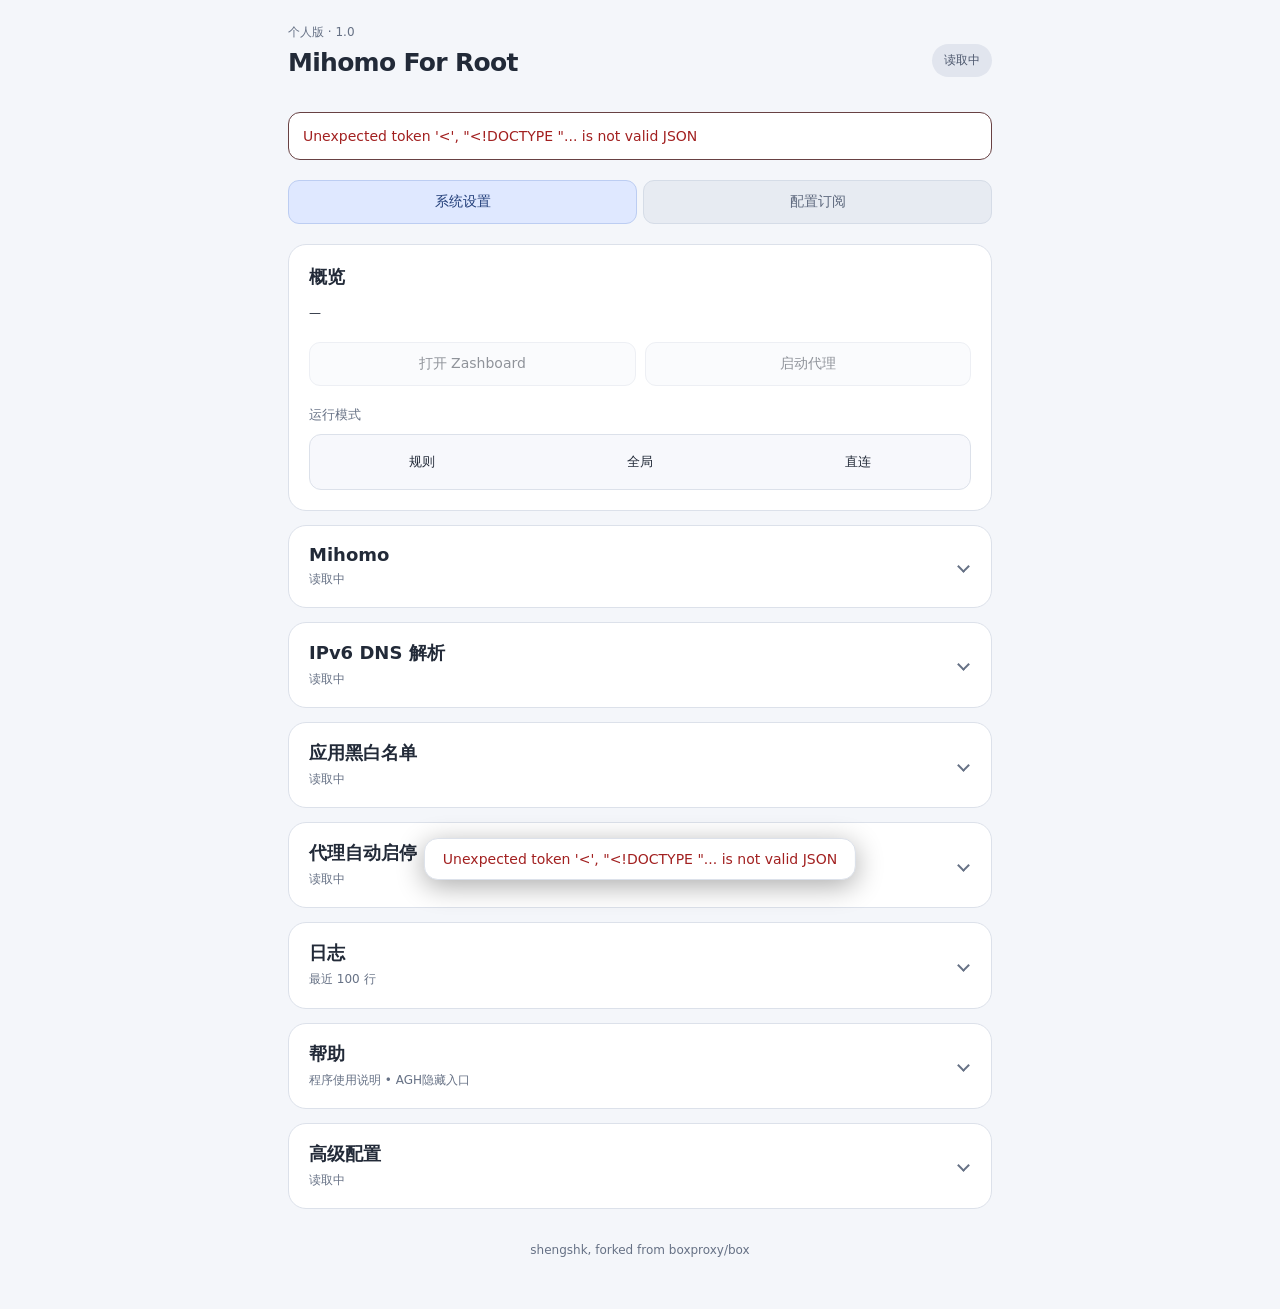
==== commit 2bd4c6a6: "feat: unify IPv6 DNS controls and share Geo database updates" ====
--- a/webroot/manage.html
+++ b/webroot/manage.html
@@ -21,9 +21,10 @@
     <nav aria-label="管理页面"><button type="button" data-tab="system" class="selected">系统设置</button><button type="button" data-tab="profiles">配置订阅</button></nav>
     <section id="system" class="tab">
       <div id="settings-form">
-        <article><h2>概览</h2><p id="active-name" class="summary-line">—</p><div class="actions"><button type="button" id="open-dashboard" disabled>打开 Zashboard</button><button type="button" id="service-toggle">启动代理</button><button type="button" id="open-adg" hidden>打开 AdGuard Home</button></div><p class="caption">运行模式</p><div id="routing-mode" class="choices" role="group" aria-label="运行模式"><button type="button" data-value="rule">规则</button><button type="button" data-value="global">全局</button><button type="button" data-value="direct">直连</button></div></article>
-        <details name="settings" id="network-settings" class="fold"><summary><span class="fold-heading">Mihomo<span id="mihomo-dirty" class="dirty-badge" hidden>未保存</span><small id="network-summary">读取中</small></span><span class="fold-arrow" aria-hidden="true"></span></summary><div class="fold-content"><h3>Mihomo 覆写设置</h3><p class="caption" id="tun-label">TUN 模式</p><div id="tun-mode" class="choices" role="group" aria-labelledby="tun-label"><button type="button" data-value="follow">跟随 YAML</button><button type="button" data-value="on">开启</button><button type="button" data-value="off">关闭</button></div><p class="caption" id="dns-mode-label">DNS 模式</p><div id="dns-mode" class="choices" role="group" aria-labelledby="dns-mode-label"><button type="button" data-value="follow">跟随 YAML</button><button type="button" data-value="fake-ip">Fake-IP</button><button type="button" data-value="redir-host">Redir-Host</button></div><p class="muted">Fake-IP 网段沿用 YAML，缺失时自动补齐。</p><p class="caption" id="ipv6-label">IPv6</p><div id="ipv6-mode" class="choices" role="group" aria-labelledby="ipv6-label"><button type="button" data-value="follow">跟随 YAML</button><button type="button" data-value="on">开启</button><button type="button" data-value="off">关闭</button></div><p class="caption" id="dns-hijack-label">DNS 劫持</p><div id="dns-hijack-mode" class="choices" role="group" aria-labelledby="dns-hijack-label"><button type="button" data-value="follow">跟随 YAML</button><button type="button" data-value="on">开启</button><button type="button" data-value="off">关闭</button></div><p id="dns-hijack-help" class="muted">跟随 YAML 的 TUN DNS 劫持列表，缺失时使用模块默认值；开启接管 TCP／UDP 53，关闭撤销模块及 TUN 的 DNS 劫持。</p><label class="toggle"><span>向 Mihomo 追加系统 DNS<small>保留配置 DNS，切网时更新追加项。</small></span><input id="append-dns" type="checkbox" role="switch"></label><h3>Mihomo DNS</h3><label>nameserver<textarea wrap="off" id="dns-nameserver" rows="2" required spellcheck="false" autocomplete="off"></textarea></label><label>fallback<textarea wrap="off" id="dns-fallback" rows="2" spellcheck="false" autocomplete="off" placeholder="留空不启用"></textarea></label><label>default-nameserver<textarea wrap="off" id="dns-default-nameserver" rows="2" required spellcheck="false" autocomplete="off"></textarea></label><p class="muted">每行一个地址，修改随当前配置保存。</p><button type="button" id="dns-restore" class="wide">恢复配置值</button><h3>系统 DNS</h3><div id="dns-detected" class="dns-list">—</div><h3>Mihomo 内核</h3><p id="core-version" class="muted wrap">—</p><p id="latest-version" class="muted">安装包内置已验证版本；更新前会检查当前配置。</p><div class="actions"><button type="button" id="core-check">检查更新</button><button type="button" id="core-update">更新稳定版</button><button type="button" id="core-rollback">恢复上一版本</button></div><button type="button" id="save-mihomo" data-save-section="mihomo" class="wide card-save" hidden>保存并应用</button></div></details>
-        <details name="settings" id="adg-settings" class="fold" hidden><summary><span class="fold-heading">AdGuard Home<span id="agh-dirty" class="dirty-badge" hidden>未保存</span><small id="adg-state">未启用</small></span><span class="fold-arrow" aria-hidden="true"></span></summary><div class="fold-content"><label class="toggle"><span>启用 AdGuard Home<small>上游 DNS 自动切换并且自动清理缓存，不建议手动修改。</small></span><input id="adg-enabled" type="checkbox" role="switch"></label><fieldset id="adg-shortcuts"><label class="toggle"><span>阻止 IPv6 解析</span><input id="adg-ipv6-filter" type="checkbox" role="switch"></label><label id="adg-ipv6-field">放行域名<textarea wrap="off" id="adg-ipv6-allow" rows="2" placeholder="每行一个域名，包含其子域名" spellcheck="false" autocomplete="off"></textarea></label><label class="toggle"><span>广告拦截<small>广告拦截可能造成应用使用异常，请谨慎开启。</small></span><input id="adg-adblock" type="checkbox" role="switch"></label><label id="adg-filter-field">广告黑名单链接<textarea wrap="off" id="adg-filter-urls" rows="3" placeholder="每行一个 HTTP(S) 链接，最多 3 个" spellcheck="false" autocomplete="off"></textarea></label></fieldset><div class="actions"><button type="button" id="adg-restore">恢复默认配置</button></div><p id="adg-restore-status" class="muted" role="status" hidden>已恢复默认配置，保存本卡片后重启 AGH，启用状态保留。</p><button type="button" id="save-agh" data-save-section="agh" class="wide card-save" hidden>保存并应用</button></div></details>
+        <article><h2>概览</h2><p id="active-name" class="summary-line">—</p><p id="adg-recovery-notice" class="muted" role="status" hidden></p><div class="actions"><button type="button" id="open-dashboard" disabled>打开 Zashboard</button><button type="button" id="service-toggle">启动代理</button><button type="button" id="open-adg" hidden>打开 AdGuard Home</button></div><p class="caption">运行模式</p><div id="routing-mode" class="choices" role="group" aria-label="运行模式"><button type="button" data-value="rule">规则</button><button type="button" data-value="global">全局</button><button type="button" data-value="direct">直连</button></div></article>
+        <details name="settings" id="network-settings" class="fold"><summary><span class="fold-heading">Mihomo<span id="mihomo-dirty" class="dirty-badge" hidden>未保存</span><small id="network-summary">读取中</small></span><span class="fold-arrow" aria-hidden="true"></span></summary><div class="fold-content"><h3>Mihomo 覆写设置</h3><p class="caption" id="tun-label">TUN 模式</p><div id="tun-mode" class="choices" role="group" aria-labelledby="tun-label"><button type="button" data-value="follow">跟随 YAML</button><button type="button" data-value="on">开启</button><button type="button" data-value="off">关闭</button></div><p class="caption" id="dns-mode-label">DNS 模式</p><div id="dns-mode" class="choices" role="group" aria-labelledby="dns-mode-label"><button type="button" data-value="follow">跟随 YAML</button><button type="button" data-value="fake-ip">Fake-IP</button><button type="button" data-value="redir-host">Redir-Host</button></div><p class="muted">Fake-IP 网段沿用 YAML，缺失时自动补齐。</p><p class="caption" id="ipv6-label">IPv6</p><div id="ipv6-mode" class="choices" role="group" aria-labelledby="ipv6-label"><button type="button" data-value="follow">跟随 YAML</button><button type="button" data-value="on">开启</button><button type="button" data-value="off">关闭</button></div><p class="caption" id="dns-hijack-label">DNS 入口</p><div id="dns-hijack-mode" class="choices" role="group" aria-labelledby="dns-hijack-label"><button type="button" data-value="follow">跟随 YAML</button><button type="button" data-value="on">Mihomo DNS</button><button type="button" data-value="off">系统 DNS</button></div><p id="dns-hijack-help" class="muted">跟随 YAML 的 TUN DNS 劫持列表，缺失时使用模块默认值；开启接管 TCP／UDP 53，关闭撤销模块及 TUN 的 DNS 劫持。</p><label class="toggle"><span>向 Mihomo 追加系统 DNS<small>保留配置 DNS，切网时更新追加项。</small></span><input id="append-dns" type="checkbox" role="switch"></label><h3>Mihomo DNS</h3><label>nameserver<textarea wrap="off" id="dns-nameserver" rows="2" required spellcheck="false" autocomplete="off"></textarea></label><label>fallback<textarea wrap="off" id="dns-fallback" rows="2" spellcheck="false" autocomplete="off" placeholder="留空不启用"></textarea></label><label>default-nameserver<textarea wrap="off" id="dns-default-nameserver" rows="2" required spellcheck="false" autocomplete="off"></textarea></label><p class="muted">每行一个地址，修改随当前配置保存。</p><button type="button" id="dns-restore" class="wide">恢复配置值</button><h3>系统 DNS</h3><div id="dns-detected" class="dns-list">—</div><h3>Mihomo 内核</h3><p id="core-version" class="muted wrap">—</p><p id="latest-version" class="muted">安装包内置已验证版本；更新前会检查当前配置。</p><div class="actions"><button type="button" id="core-check">检查更新</button><button type="button" id="core-update">更新稳定版</button><button type="button" id="core-rollback">恢复上一版本</button></div><button type="button" id="save-mihomo" data-save-section="mihomo" class="wide card-save" hidden>保存并应用</button></div></details>
+        <details name="settings" id="ipv6-dns-settings" class="fold"><summary><span class="fold-heading">IPv6 DNS 解析<span id="ipv6dns-dirty" class="dirty-badge" hidden>未保存</span><small id="ipv6-dns-summary">读取中</small></span><span class="fold-arrow" aria-hidden="true"></span></summary><div class="fold-content"><div id="ipv6-dns-mode" class="choices" role="group" aria-label="IPv6 DNS 解析"><button type="button" data-value="on">开启</button><button type="button" data-value="off">关闭</button><button type="button" data-value="blacklist">黑名单</button><button type="button" data-value="whitelist">白名单</button></div><p id="ipv6-dns-help" class="muted">允许所有域名查询 IPv6 地址。</p><label id="ipv6-dns-black-field" hidden>阻止解析的域名<textarea wrap="off" id="ipv6-dns-blacklist" rows="4" placeholder="每行一个域名，包含其子域名" spellcheck="false" autocomplete="off"></textarea></label><label id="ipv6-dns-white-field" hidden>允许解析的域名<textarea wrap="off" id="ipv6-dns-whitelist" rows="4" placeholder="每行一个域名，包含其子域名" spellcheck="false" autocomplete="off"></textarea></label><label class="toggle"><span>放行中国大陆 IPv6 解析<small>使用内置 GeoSite 中国大陆清单，仍经 AGH／Mihomo 等上游处理。</small></span><input id="ipv6-dns-china" type="checkbox" role="switch"></label><p class="muted">运营商业务域名始终保留原始 DNS 路径。其余放行结果受后端 IPv6 设置影响。</p><button type="button" id="save-ipv6dns" data-save-section="ipv6dns" class="wide card-save" hidden>保存并应用</button></div></details>
+        <details name="settings" id="adg-settings" class="fold" hidden><summary><span class="fold-heading">AdGuard Home<span id="agh-dirty" class="dirty-badge" hidden>未保存</span><small id="adg-state">未启用</small></span><span class="fold-arrow" aria-hidden="true"></span></summary><div class="fold-content"><label class="toggle"><span>启用 AdGuard Home<small>上游 DNS 自动切换并且自动清理缓存，不建议手动修改。</small></span><input id="adg-enabled" type="checkbox" role="switch"></label><fieldset id="adg-shortcuts"><label class="toggle"><span>广告拦截<small>广告拦截可能造成应用使用异常，请谨慎开启。</small></span><input id="adg-adblock" type="checkbox" role="switch"></label><label id="adg-filter-field">广告黑名单链接<textarea wrap="off" id="adg-filter-urls" rows="3" placeholder="每行一个 HTTP(S) 链接，最多 3 个" spellcheck="false" autocomplete="off"></textarea></label></fieldset><div class="actions"><button type="button" id="adg-restore">恢复默认配置</button></div><p id="adg-restore-status" class="muted" role="status" hidden>已恢复默认配置，保存本卡片后重启 AGH，启用状态保留。</p><button type="button" id="save-agh" data-save-section="agh" class="wide card-save" hidden>保存并应用</button></div></details>
         <details name="settings" id="apps-settings" class="fold"><summary><span class="fold-heading">应用黑白名单<span id="apps-dirty" class="dirty-badge" hidden>未保存</span><small id="apps-summary">读取中</small></span><span class="fold-arrow" aria-hidden="true"></span></summary><div class="fold-content"><div id="app-mode" class="choices" role="group" aria-label="应用范围"><button type="button" data-value="all">全部代理</button><button type="button" data-value="include">白名单模式</button><button type="button" data-value="exclude">黑名单模式</button></div><p class="muted">进入 Mihomo 后，仍按运行模式处理流量。</p><p id="fakeip-notice" class="notice" hidden>使用 Fake-IP 时，绕过模块的应用可能会出现连接异常。本程序已尽量设置 geosite:cn 返回真实 IP。如果仍然异常，请尝试将异常应用加入代理，并检查 AGH 去广告规则。</p>
           <div id="app-picker" hidden>
             <label>搜索应用<input id="app-search" type="search" placeholder="应用名称或包名"></label>
@@ -48,18 +49,24 @@
           <li><strong class="help-title">⚙️ Mihomo 覆写</strong>跟随 YAML 时保留已有值；缺失项由兜底 YAML 补齐，内置默认开启 TUN、Fake-IP、IPv6，标题会提示。手动覆写优先；关闭 TUN 后使用 TProxy，原 YAML 不变。</li>
           <li><strong class="help-title">➕ 追加系统 DNS</strong>保留原 DNS，随 Wi-Fi／移动网络变化更新追加地址。</li>
           <li><strong class="help-title">📱 应用黑白名单</strong>全部代理表示所有应用进入 Mihomo；白名单仅接管选中应用，黑名单绕过选中应用。最终连接方式由运行模式和规则决定。未安装包名会保留，安装后自动生效。</li>
-          <li><strong class="help-title">🛡️ AdGuard Home</strong>独立提供 DNS 过滤。Mihomo 运行时使用其 DNS，停止时使用系统 DNS。统一接管 IPv4／IPv6 的 TCP、UDP 53 请求；无 IPv6 重定向时使用透明转发，独立于 TUN 和 IPv6 覆写。阻止 IPv6 解析仅影响 AAAA 查询；广告黑名单最多启用 3 个链接，域名及链接支持整行 # 注释。</li>
+          <li><strong class="help-title">🔎 IPv6 DNS 解析</strong>运营商业务域名优先沿用原始网络和 DNS。可选放行中国大陆 IPv6 解析，仍交给当前上游处理。其余域名按开启／关闭／黑名单／白名单执行，域名包含子域名，支持整行 # 注释。副标题提示后端限制。</li>
+          <li><strong class="help-title">🛡️ AdGuard Home</strong>独立提供 DNS 过滤。Mihomo 运行时使用其 DNS，停止时使用系统 DNS。统一接管 IPv4／IPv6 的 TCP、UDP 53 请求；无 IPv6 重定向时使用透明转发，独立于 TUN 和 IPv6 覆写。IPv6 解析由独立卡片统一管理；广告黑名单最多启用 3 个链接，链接支持整行 # 注释。上游切换失败时重启一次，连续两次失败自动停用 AGH 并恢复原 DNS 设置；可在帮助中重新启用。</li>
           <li><strong class="help-title">📶 代理自动启停</strong>连接指定 Wi-Fi 时暂停，离开后恢复；手动停止后保持停止。</li>
           <li><strong class="help-title">💾 独立保存</strong>橘黄色“未保存”表示有修改，展开后点击“保存并应用”，只保存当前卡片。改回已保存的值后，提醒和保存按钮消失。</li>
           <li><strong class="help-title">📝 未保存的修改</strong>折叠卡片、切换 Tab 保留草稿；刷新或重新打开页面丢弃草稿。</li>
           <li><strong class="help-title">📋 查看日志</strong>展开后自动刷新，折叠、切换 Tab 或进入后台时停止刷新。</li>
         </ul>
+        <h3>Geo 数据库</h3><p class="muted">GeoSite 供 Mihomo 与 IPv6 中国大陆预设共用；IP 库包含 GeoIP、Country。</p><p class="muted">沿用配置的 geox-url；更新后，运行中的代理会短暂重启。</p>
+        <p id="geodata-updated" class="muted">上次手动更新：尚未更新</p>
+        <div class="geo-actions"><button type="button" data-geodata="all">更新全部</button><button type="button" data-geodata="geosite">更新域名库</button><button type="button" data-geodata="geoip">更新 IP 库</button><button type="button" data-geodata="asn">更新 ASN 库</button></div>
+        <p id="geodata-progress" class="muted" role="status" hidden></p>
         <h3>管理地址</h3><p class="muted">点击复制地址</p>
         <div class="help-addresses">
           <button type="button" class="copy-address" data-copy-address="http://127.0.0.1:9091/"><span>ManageUI</span><code>http://127.0.0.1:9091/</code></button>
           <button type="button" class="copy-address" id="copy-dashboard" data-copy-address=""><span>Zashboard</span><code>展开后读取当前地址</code></button>
           <button type="button" class="copy-address" id="copy-adg" data-copy-address="http://127.0.0.1:9092/" hidden><span>AdGuard Home</span><code>http://127.0.0.1:9092/</code></button>
         </div>
+        <p id="adg-disabled-notice" class="muted" role="status" hidden></p>
         <button type="button" id="help-enable-adg" class="wide" hidden>启用 AdGuard Home</button>
       </div></details>
       <details name="settings" id="advanced-settings" class="fold"><summary><span class="fold-heading">高级配置<span id="advanced-dirty" class="dirty-badge" hidden>未保存</span><small id="defaults-summary">读取中</small></span><span class="fold-arrow" aria-hidden="true"></span></summary><div class="fold-content">
--- a/webroot/manage.css
+++ b/webroot/manage.css
@@ -33,3 +33,5 @@
 #adg-enable-dialog{width:calc(100% - 48px);max-width:380px;max-height:calc(100dvh - 48px);margin:auto}#adg-enable-help p{font-size:13px;line-height:1.7;color:var(--muted);margin:12px 0}
 
 :root{--unsaved:#ffb24f;--unsaved-border:#d68a2a}.fold.is-dirty{border-color:var(--unsaved-border)}.fold.is-dirty>.fold-heading,.fold.is-dirty>summary .fold-heading{color:var(--unsaved)}.dirty-badge{display:inline-block;margin-left:8px;font-size:11px;font-weight:500;color:var(--unsaved);vertical-align:middle}.card-save{margin-top:20px}.fold.is-dirty[open]>summary{border-bottom-color:var(--unsaved-border)}@media(prefers-color-scheme:light){:root{--unsaved:#a95400;--unsaved-border:#e8983b}}
+
+.geo-actions{display:grid;grid-template-columns:repeat(2,minmax(0,1fr));gap:9px}.geo-actions button{width:100%;min-width:0}
